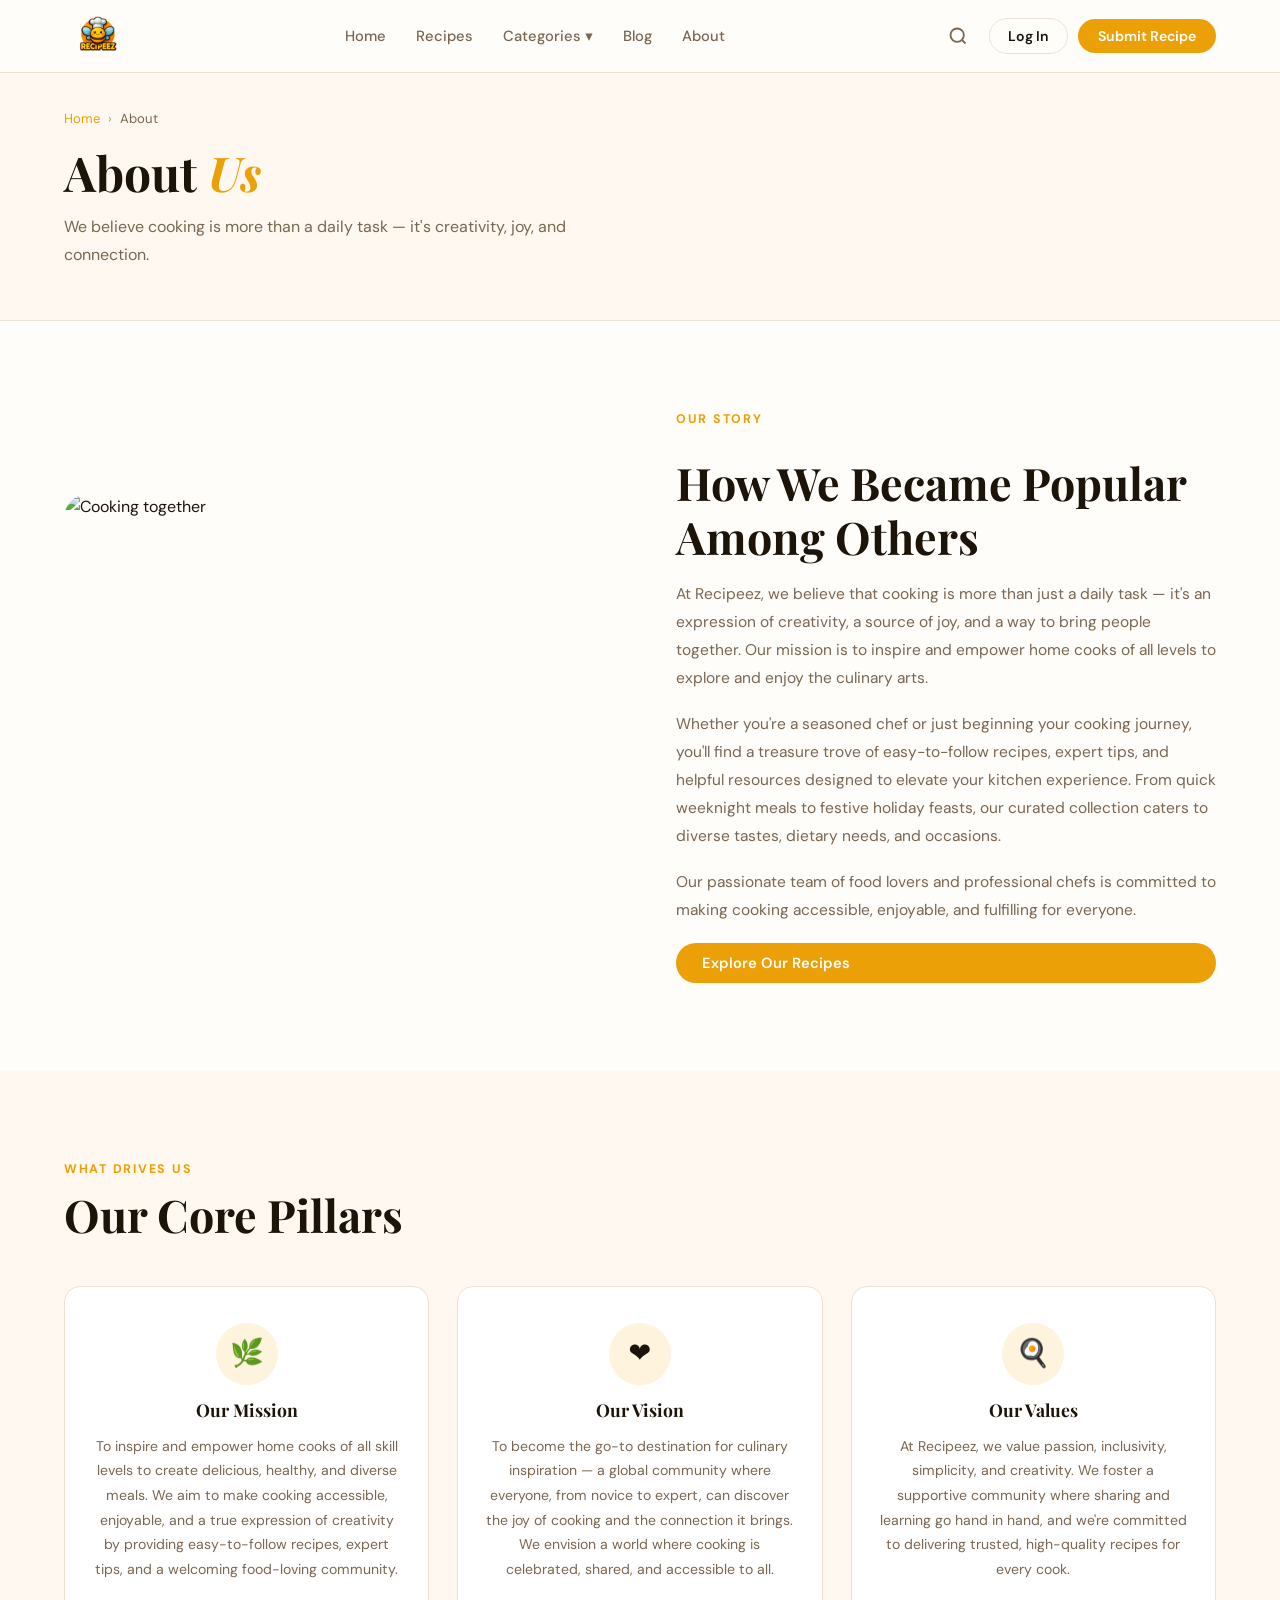
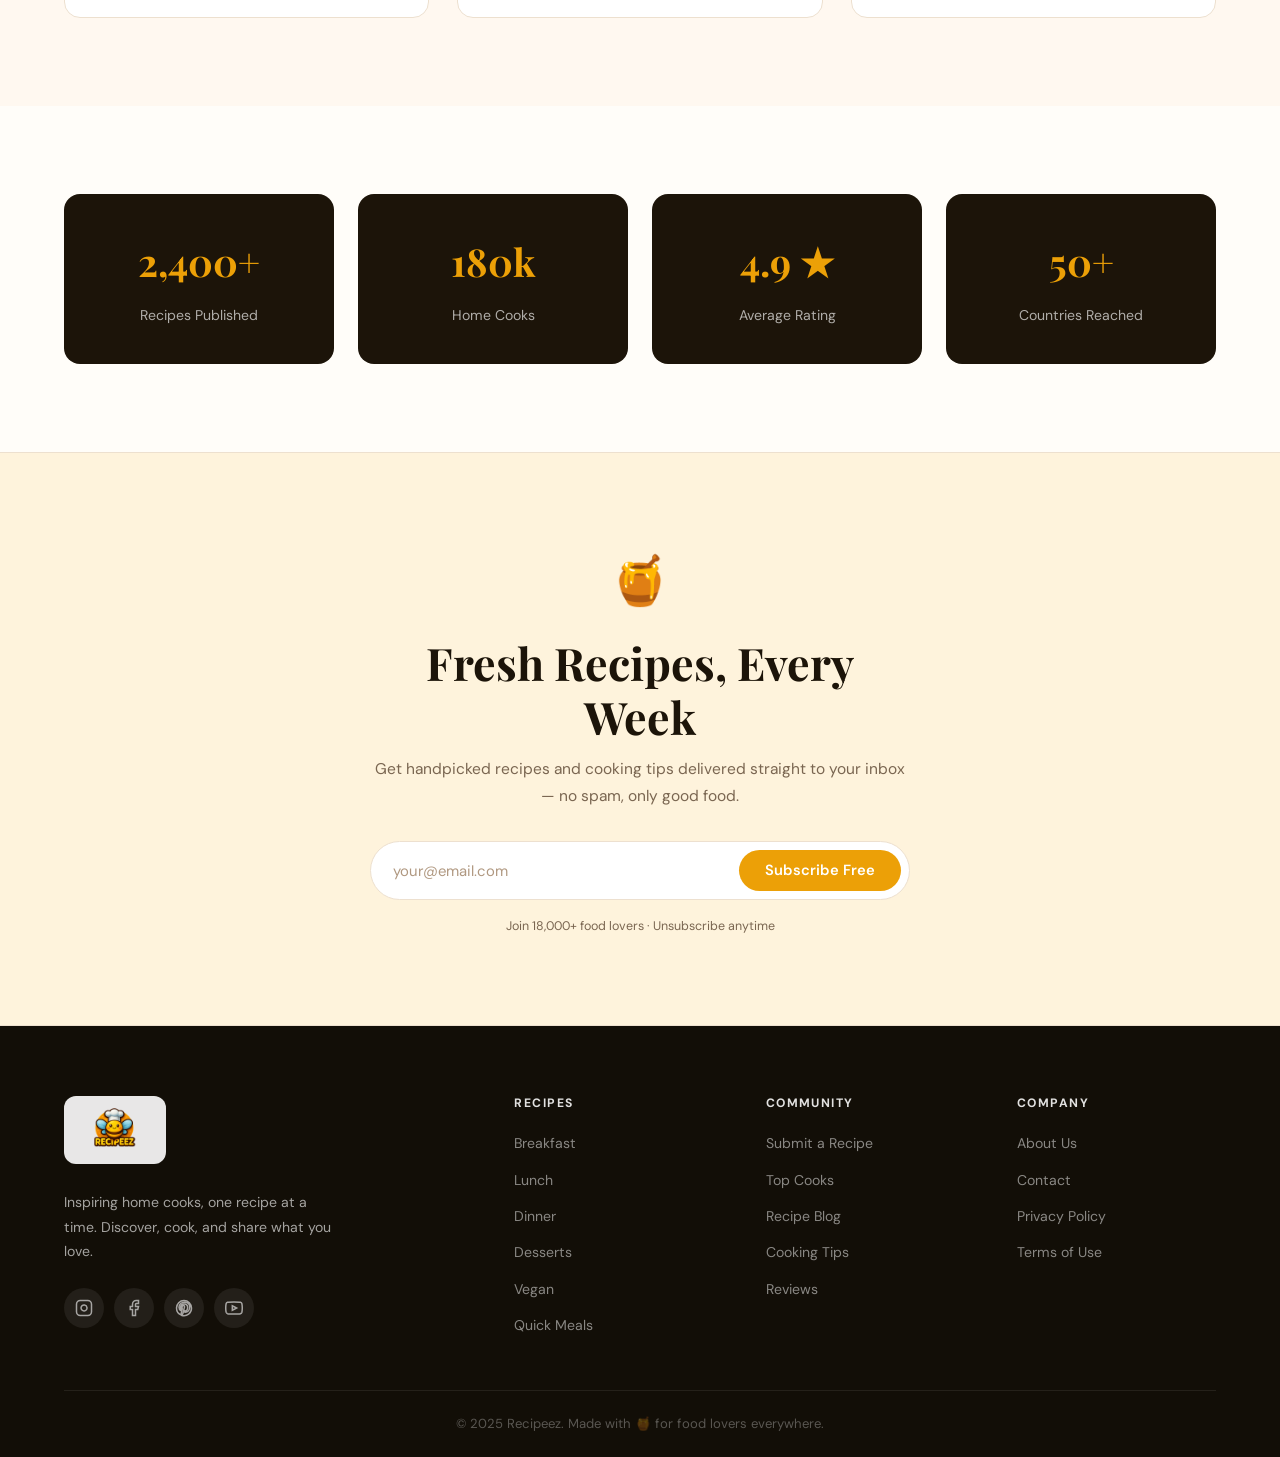
==== about.html @ e599e0a6 "Add files via upload" ====
<!DOCTYPE html>
<html lang="en">
<head>
    <meta charset="UTF-8">
    <meta name="viewport" content="width=device-width, initial-scale=1.0">
    <title>About Us — Recipeez</title>
    <link rel="preconnect" href="https://fonts.googleapis.com">
    <link rel="preconnect" href="https://fonts.gstatic.com" crossorigin>
    <link href="https://fonts.googleapis.com/css2?family=Playfair+Display:ital,wght@0,600;0,700;0,900;1,600&family=DM+Sans:ital,opsz,wght@0,9..40,300;0,9..40,400;0,9..40,500;0,9..40,600;1,9..40,400&display=swap" rel="stylesheet">
    <link rel="stylesheet" href="css/style.css">
</head>
<body>

<!-- NAVIGATION -->
<header class="header" id="header">
    <div class="container">
        <nav class="nav">
            <a href="index.html" class="nav-logo">
                <img src="logo/logo.png" alt="Recipeez" height="46">
            </a>
            <ul class="nav-links" id="navLinks">
                <li><a href="index.html">Home</a></li>
                <li><a href="recipes.html">Recipes</a></li>
                <li class="has-dropdown">
                    <a href="recipes.html">Categories <span class="chevron">▾</span></a>
                    <ul class="dropdown">
                        <li><a href="recipes.html">Breakfast</a></li>
                        <li><a href="recipes.html">Lunch</a></li>
                        <li><a href="recipes.html">Dinner</a></li>
                        <li><a href="recipes.html">Desserts</a></li>
                        <li><a href="recipes.html">Snacks</a></li>
                        <li><a href="recipes.html">Vegan</a></li>
                    </ul>
                </li>
                <li><a href="blog.html">Blog</a></li>
                <li><a href="about.html">About</a></li>
            </ul>
            <div class="nav-actions">
                <button class="btn-icon" id="searchToggle" aria-label="Search">
                    <svg width="20" height="20" viewBox="0 0 24 24" fill="none" stroke="currentColor" stroke-width="2.2"><circle cx="11" cy="11" r="8"/><path d="m21 21-4.35-4.35"/></svg>
                </button>
                <a href="login.html" class="btn btn-outline nav-cta" style="padding:10px 18px;font-size:.88rem;">Log In</a>
                <a href="submit-recipe.html" class="btn btn-amber nav-cta">Submit Recipe</a>
                <button class="nav-toggle" id="navToggle" aria-label="Open menu">
                    <span></span><span></span><span></span>
                </button>
            </div>
        </nav>
    </div>
    <div class="search-panel" id="searchPanel">
        <div class="container">
            <form class="search-form" id="searchForm">
                <svg width="22" height="22" viewBox="0 0 24 24" fill="none" stroke="currentColor" stroke-width="2.2"><circle cx="11" cy="11" r="8"/><path d="m21 21-4.35-4.35"/></svg>
                <input type="text" placeholder="Search recipes, ingredients, cuisines…" id="searchInput" autofocus>
                <button type="button" class="btn-icon search-close" id="searchClose" aria-label="Close search">✕</button>
            </form>
        </div>
    </div>
</header>

<!-- PAGE BANNER -->
<section class="page-banner">
    <div class="container">
        <nav class="breadcrumb">
            <a href="index.html">Home</a>
            <span class="breadcrumb-sep">›</span>
            <span>About</span>
        </nav>
        <h1>About <em style="color:var(--primary);font-style:italic;">Us</em></h1>
        <p>We believe cooking is more than a daily task — it's creativity, joy, and connection.</p>
    </div>
</section>

<!-- OUR STORY -->
<section class="section">
    <div class="container">
        <div class="about-story">
            <div class="about-story-img">
                <img src="https://images.unsplash.com/photo-1556909114-f6e7ad7d3136?auto=format&fit=crop&w=900&q=80" alt="Cooking together">
            </div>
            <div class="about-story-body">
                <span class="eyebrow">Our Story</span>
                <h2>How We Became Popular Among Others</h2>
                <p>At Recipeez, we believe that cooking is more than just a daily task — it's an expression of creativity, a source of joy, and a way to bring people together. Our mission is to inspire and empower home cooks of all levels to explore and enjoy the culinary arts.</p>
                <p>Whether you're a seasoned chef or just beginning your cooking journey, you'll find a treasure trove of easy-to-follow recipes, expert tips, and helpful resources designed to elevate your kitchen experience. From quick weeknight meals to festive holiday feasts, our curated collection caters to diverse tastes, dietary needs, and occasions.</p>
                <p>Our passionate team of food lovers and professional chefs is committed to making cooking accessible, enjoyable, and fulfilling for everyone.</p>
                <a href="recipes.html" class="btn btn-amber">Explore Our Recipes</a>
            </div>
        </div>
    </div>
</section>

<!-- MISSION / VISION / VALUES -->
<section class="section section-tinted">
    <div class="container">
        <div class="section-header">
            <div>
                <span class="eyebrow">What drives us</span>
                <h2 class="section-title">Our Core Pillars</h2>
            </div>
        </div>
        <div class="about-pillars">
            <div class="pillar-card">
                <div class="pillar-icon">🌿</div>
                <h3>Our Mission</h3>
                <p>To inspire and empower home cooks of all skill levels to create delicious, healthy, and diverse meals. We aim to make cooking accessible, enjoyable, and a true expression of creativity by providing easy-to-follow recipes, expert tips, and a welcoming food-loving community.</p>
            </div>
            <div class="pillar-card">
                <div class="pillar-icon">❤️</div>
                <h3>Our Vision</h3>
                <p>To become the go-to destination for culinary inspiration — a global community where everyone, from novice to expert, can discover the joy of cooking and the connection it brings. We envision a world where cooking is celebrated, shared, and accessible to all.</p>
            </div>
            <div class="pillar-card">
                <div class="pillar-icon">🍳</div>
                <h3>Our Values</h3>
                <p>At Recipeez, we value passion, inclusivity, simplicity, and creativity. We foster a supportive community where sharing and learning go hand in hand, and we're committed to delivering trusted, high-quality recipes for every cook.</p>
            </div>
        </div>
    </div>
</section>

<!-- STATS -->
<section class="section">
    <div class="container">
        <div class="about-stats">
            <div class="about-stat-card">
                <span class="about-stat-num">2,400+</span>
                <span class="about-stat-label">Recipes Published</span>
            </div>
            <div class="about-stat-card">
                <span class="about-stat-num">180k</span>
                <span class="about-stat-label">Home Cooks</span>
            </div>
            <div class="about-stat-card">
                <span class="about-stat-num">4.9 ★</span>
                <span class="about-stat-label">Average Rating</span>
            </div>
            <div class="about-stat-card">
                <span class="about-stat-num">50+</span>
                <span class="about-stat-label">Countries Reached</span>
            </div>
        </div>
    </div>
</section>

<!-- NEWSLETTER -->
<section class="newsletter-section">
    <div class="container">
        <div class="newsletter-inner">
            <div class="newsletter-icon">🍯</div>
            <h2 class="newsletter-title">Fresh Recipes, Every Week</h2>
            <p class="newsletter-desc">Get handpicked recipes and cooking tips delivered straight to your inbox — no spam, only good food.</p>
            <form class="newsletter-form" id="newsletterForm">
                <input type="email" placeholder="your@email.com" class="newsletter-input" required>
                <button type="submit" class="btn btn-amber">Subscribe Free</button>
            </form>
            <p class="newsletter-note">Join 18,000+ food lovers · Unsubscribe anytime</p>
        </div>
    </div>
</section>

<!-- FOOTER -->
<footer class="footer">
    <div class="container">
        <div class="footer-grid">
            <div class="footer-brand">
                <div class="footer-logo-wrap">
                    <img src="logo/logo.png" alt="Recipeez" height="52">
                </div>
                <p class="footer-tagline">Inspiring home cooks, one recipe at a time. Discover, cook, and share what you love.</p>
                <div class="social-row">
                    <a href="#" class="social-btn" aria-label="Instagram">
                        <svg width="18" height="18" viewBox="0 0 24 24" fill="none" stroke="currentColor" stroke-width="2"><rect x="2" y="2" width="20" height="20" rx="5"/><path d="M16 11.37A4 4 0 1 1 12.63 8 4 4 0 0 1 16 11.37z"/><line x1="17.5" y1="6.5" x2="17.51" y2="6.5"/></svg>
                    </a>
                    <a href="#" class="social-btn" aria-label="Facebook">
                        <svg width="18" height="18" viewBox="0 0 24 24" fill="none" stroke="currentColor" stroke-width="2"><path d="M18 2h-3a5 5 0 0 0-5 5v3H7v4h3v8h4v-8h3l1-4h-4V7a1 1 0 0 1 1-1h3z"/></svg>
                    </a>
                    <a href="#" class="social-btn" aria-label="Pinterest">
                        <svg width="18" height="18" viewBox="0 0 24 24" fill="none" stroke="currentColor" stroke-width="2"><path d="M12 2C6.48 2 2 6.48 2 12c0 4.24 2.65 7.86 6.39 9.29-.09-.78-.17-1.99.04-2.85.19-.77 1.27-5.4 1.27-5.4s-.33-.65-.33-1.62c0-1.52.88-2.65 1.98-2.65.93 0 1.38.7 1.38 1.54 0 .94-.6 2.34-.91 3.64-.26 1.09.54 1.97 1.6 1.97 1.92 0 3.4-2.02 3.4-4.94 0-2.58-1.86-4.39-4.51-4.39-3.07 0-4.87 2.3-4.87 4.68 0 .93.36 1.92.8 2.46a.32.32 0 0 1 .07.31l-.3 1.21c-.05.19-.16.23-.37.14-1.39-.65-2.26-2.68-2.26-4.32 0-3.51 2.55-6.74 7.36-6.74 3.86 0 6.86 2.75 6.86 6.42 0 3.83-2.41 6.9-5.76 6.9-1.13 0-2.19-.59-2.55-1.28l-.69 2.59c-.25.97-.93 2.18-1.39 2.92A10 10 0 0 0 22 12c0-5.52-4.48-10-10-10z"/></svg>
                    </a>
                    <a href="#" class="social-btn" aria-label="YouTube">
                        <svg width="18" height="18" viewBox="0 0 24 24" fill="none" stroke="currentColor" stroke-width="2"><path d="M22.54 6.42a2.78 2.78 0 0 0-1.95-1.97C18.88 4 12 4 12 4s-6.88 0-8.59.46A2.78 2.78 0 0 0 1.46 6.42 29 29 0 0 0 1 12a29 29 0 0 0 .46 5.58A2.78 2.78 0 0 0 3.41 19.6C5.12 20 12 20 12 20s6.88 0 8.59-.46a2.78 2.78 0 0 0 1.95-1.95A29 29 0 0 0 23 12a29 29 0 0 0-.46-5.58z"/><polygon points="9.75 15.02 15.5 12 9.75 8.98 9.75 15.02"/></svg>
                    </a>
                </div>
            </div>
            <div class="footer-col">
                <h4 class="footer-col-title">Recipes</h4>
                <ul>
                    <li><a href="recipes.html">Breakfast</a></li>
                    <li><a href="recipes.html">Lunch</a></li>
                    <li><a href="recipes.html">Dinner</a></li>
                    <li><a href="recipes.html">Desserts</a></li>
                    <li><a href="recipes.html">Vegan</a></li>
                    <li><a href="recipes.html">Quick Meals</a></li>
                </ul>
            </div>
            <div class="footer-col">
                <h4 class="footer-col-title">Community</h4>
                <ul>
                    <li><a href="submit-recipe.html">Submit a Recipe</a></li>
                    <li><a href="recipes.html">Top Cooks</a></li>
                    <li><a href="blog.html">Recipe Blog</a></li>
                    <li><a href="blog.html">Cooking Tips</a></li>
                    <li><a href="#">Reviews</a></li>
                </ul>
            </div>
            <div class="footer-col">
                <h4 class="footer-col-title">Company</h4>
                <ul>
                    <li><a href="about.html">About Us</a></li>
                    <li><a href="contact.html">Contact</a></li>
                    <li><a href="#">Privacy Policy</a></li>
                    <li><a href="#">Terms of Use</a></li>
                </ul>
            </div>
        </div>
        <div class="footer-bottom">
            <p>© 2025 Recipeez. Made with 🍯 for food lovers everywhere.</p>
        </div>
    </div>
</footer>

<script src="js/main.js"></script>
</body>
</html>
---- css/style.css ----
/* =============================================================
   RECIPEEZ — Brand New Design System
   Primary colour: #ECA007 | Fonts: Playfair Display + DM Sans
   ============================================================= */

/* ---- Reset ---- */
*, *::before, *::after { box-sizing: border-box; margin: 0; padding: 0; }
html { scroll-behavior: smooth; }
body {
    font-family: 'DM Sans', system-ui, sans-serif;
    background: #FFFDF9;
    color: #1C1409;
    line-height: 1.65;
    -webkit-font-smoothing: antialiased;
}
img { max-width: 100%; display: block; }
a { text-decoration: none; color: inherit; }
ul { list-style: none; }
button { cursor: pointer; border: none; background: none; font-family: inherit; }
input, button { font-family: inherit; }

/* ---- Variables ---- */
:root {
    --primary:        #ECA007;
    --primary-light:  #FEF3DC;
    --primary-dark:   #C8880A;
    --bg:             #FFFDF9;
    --surface:        #FFF8F0;
    --surface2:       #F5EDE0;
    --text:           #1C1409;
    --text-muted:     #7A6651;
    --text-faint:     #B09880;
    --border:         #EDE0CF;
    --radius:         16px;
    --radius-sm:      8px;
    --shadow:         0 4px 24px rgba(60, 30, 0, 0.08);
    --shadow-lg:      0 16px 56px rgba(60, 30, 0, 0.14);
    --ease:           0.25s ease;
    --container:      1200px;
}

/* ---- Layout ---- */
.container {
    max-width: var(--container);
    margin: 0 auto;
    padding: 0 24px;
}

.section { padding: 88px 0; }
.section-tinted { background: var(--surface); }

/* ---- Typography ---- */
h1, h2, h3, h4 {
    font-family: 'Playfair Display', Georgia, serif;
    line-height: 1.2;
    color: var(--text);
}
h1 { font-size: clamp(2.8rem, 6vw, 5.2rem); }
h2 { font-size: clamp(1.9rem, 3.5vw, 2.8rem); }
h3 { font-size: clamp(1.05rem, 2vw, 1.3rem); }

.eyebrow {
    display: block;
    font-size: 0.78rem;
    font-weight: 700;
    text-transform: uppercase;
    letter-spacing: 0.14em;
    color: var(--primary);
    margin-bottom: 8px;
}
.section-title { margin-bottom: 0; }
.section-header {
    display: flex;
    align-items: flex-end;
    justify-content: space-between;
    gap: 16px;
    flex-wrap: wrap;
    margin-bottom: 44px;
}
.link-all {
    font-size: 0.88rem;
    font-weight: 600;
    color: var(--primary);
    white-space: nowrap;
    transition: opacity var(--ease);
}
.link-all:hover { opacity: 0.7; text-decoration: underline; }

/* =============================================================
   BUTTONS
   ============================================================= */
.btn {
    display: inline-flex;
    align-items: center;
    gap: 8px;
    padding: 13px 26px;
    border-radius: 100px;
    font-weight: 600;
    font-size: 0.92rem;
    transition: all var(--ease);
    white-space: nowrap;
    line-height: 1;
}
.btn-lg { padding: 16px 32px; font-size: 0.98rem; }

.btn-amber {
    background: var(--primary);
    color: #fff;
}
.btn-amber:hover {
    background: var(--primary-dark);
    transform: translateY(-2px);
    box-shadow: 0 6px 24px rgba(236, 160, 7, 0.38);
}

.btn-ghost {
    background: rgba(255, 255, 255, 0.14);
    color: #fff;
    border: 1.5px solid rgba(255, 255, 255, 0.46);
    backdrop-filter: blur(10px);
}
.btn-ghost:hover {
    background: rgba(255, 255, 255, 0.24);
    transform: translateY(-2px);
}
.play-icon {
    display: inline-flex;
    align-items: center;
    justify-content: center;
    width: 28px;
    height: 28px;
    background: rgba(255, 255, 255, 0.2);
    border-radius: 50%;
    font-size: 0.7rem;
    padding-left: 2px;
}

.btn-outline {
    background: transparent;
    color: var(--text);
    border: 1.5px solid var(--border);
    padding: 15px 40px;
}
.btn-outline:hover {
    border-color: var(--primary);
    color: var(--primary);
    background: var(--primary-light);
}

.btn-icon {
    width: 42px;
    height: 42px;
    border-radius: 50%;
    display: flex;
    align-items: center;
    justify-content: center;
    color: var(--text-muted);
    transition: all var(--ease);
}
.btn-icon:hover {
    background: var(--surface);
    color: var(--text);
}

/* =============================================================
   HEADER / NAV
   ============================================================= */
.header {
    position: fixed;
    top: 0; left: 0; right: 0;
    z-index: 1000;
    background: rgba(255, 253, 249, 0.96);
    backdrop-filter: blur(20px);
    -webkit-backdrop-filter: blur(20px);
    border-bottom: 1px solid var(--border);
    transition: box-shadow var(--ease);
}
.header.scrolled { box-shadow: 0 2px 24px rgba(60, 30, 0, 0.1); }

.nav {
    display: flex;
    align-items: center;
    height: 72px;
    gap: 8px;
}

.nav-logo img { height: 46px; width: auto; }

.nav-links {
    display: flex;
    align-items: center;
    gap: 2px;
    margin: 0 auto;
}
.nav-links > li > a {
    display: block;
    padding: 8px 14px;
    font-weight: 500;
    font-size: 0.92rem;
    color: var(--text-muted);
    border-radius: var(--radius-sm);
    transition: all var(--ease);
}
.nav-links > li > a:hover { color: var(--text); background: var(--surface); }

.nav-actions { display: flex; align-items: center; gap: 10px; }

.nav-cta { font-size: 0.88rem; padding: 10px 20px; }

.nav-toggle {
    display: none;
    flex-direction: column;
    gap: 5px;
    width: 26px;
    padding: 4px;
}
.nav-toggle span {
    display: block;
    height: 2px;
    background: var(--text);
    border-radius: 2px;
    transition: all var(--ease);
}
.nav-toggle.open span:nth-child(1) { transform: translateY(7px) rotate(45deg); }
.nav-toggle.open span:nth-child(2) { opacity: 0; }
.nav-toggle.open span:nth-child(3) { transform: translateY(-7px) rotate(-45deg); }

/* Dropdown */
.has-dropdown { position: relative; }
.dropdown {
    position: absolute;
    top: calc(100% + 10px);
    left: 50%;
    transform: translateX(-50%) translateY(-6px);
    background: #fff;
    border: 1px solid var(--border);
    border-radius: 12px;
    box-shadow: var(--shadow-lg);
    min-width: 170px;
    padding: 8px 0;
    opacity: 0;
    visibility: hidden;
    pointer-events: none;
    transition: all var(--ease);
}
.has-dropdown:hover .dropdown {
    opacity: 1;
    visibility: visible;
    pointer-events: auto;
    transform: translateX(-50%) translateY(0);
}
.dropdown li a {
    display: block;
    padding: 10px 18px;
    font-size: 0.88rem;
    color: var(--text-muted);
    transition: all var(--ease);
}
.dropdown li a:hover { background: var(--surface); color: var(--text); }

/* Search panel */
.search-panel {
    display: none;
    padding: 14px 0;
    border-top: 1px solid var(--border);
    animation: slideDown 0.2s ease;
}
.search-panel.open { display: block; }
@keyframes slideDown {
    from { opacity: 0; transform: translateY(-8px); }
    to   { opacity: 1; transform: translateY(0); }
}
.search-form {
    display: flex;
    align-items: center;
    gap: 12px;
    background: var(--surface);
    border: 1.5px solid var(--border);
    border-radius: 100px;
    padding: 10px 14px 10px 20px;
    transition: border-color var(--ease);
}
.search-form:focus-within { border-color: var(--primary); background: #fff; }
.search-form svg { color: var(--text-muted); flex-shrink: 0; }
.search-form input {
    flex: 1;
    border: none;
    outline: none;
    font-size: 0.95rem;
    color: var(--text);
    background: transparent;
}
.search-form input::placeholder { color: var(--text-faint); }
.search-close { color: var(--text-muted); font-size: 1rem; }
.search-close:hover { color: var(--text); }

/* =============================================================
   HERO
   ============================================================= */
.hero {
    position: relative;
    min-height: 100vh;
    display: flex;
    align-items: center;
    overflow: hidden;
    padding-top: 72px;
}

.hero-media {
    position: absolute;
    inset: 0;
    z-index: 0;
}
.hero-img {
    width: 100%; height: 100%;
    object-fit: cover;
    object-position: center;
}
.hero-overlay {
    position: absolute;
    inset: 0;
    background: linear-gradient(
        135deg,
        rgba(8, 4, 0, 0.78) 0%,
        rgba(8, 4, 0, 0.42) 55%,
        rgba(8, 4, 0, 0.12) 100%
    );
}

.hero .container {
    position: relative;
    z-index: 1;
    width: 100%;
}

.hero-content {
    max-width: 660px;
    padding: 80px 0;
    color: #fff;
}

.hero-pill {
    display: inline-block;
    background: rgba(236, 160, 7, 0.18);
    border: 1px solid rgba(236, 160, 7, 0.5);
    color: #FFD868;
    padding: 7px 18px;
    border-radius: 100px;
    font-size: 0.82rem;
    font-weight: 600;
    letter-spacing: 0.04em;
    margin-bottom: 28px;
    backdrop-filter: blur(8px);
}

.hero-title {
    color: #fff;
    margin-bottom: 22px;
    text-shadow: 0 2px 24px rgba(0, 0, 0, 0.3);
}
.hero-title em {
    color: var(--primary);
    font-style: italic;
}

.hero-subtitle {
    font-size: 1.12rem;
    color: rgba(255, 255, 255, 0.8);
    margin-bottom: 40px;
    max-width: 500px;
    line-height: 1.72;
}

.hero-cta {
    display: flex;
    gap: 14px;
    flex-wrap: wrap;
    margin-bottom: 56px;
}

.hero-stats {
    display: flex;
    align-items: center;
    gap: 28px;
}
.stat { display: flex; flex-direction: column; gap: 3px; }
.stat-num {
    font-size: 1.5rem;
    font-weight: 700;
    color: #fff;
    font-family: 'Playfair Display', serif;
}
.stat-label {
    font-size: 0.76rem;
    color: rgba(255, 255, 255, 0.6);
    text-transform: uppercase;
    letter-spacing: 0.06em;
}
.stat-rule {
    width: 1px;
    height: 38px;
    background: rgba(255, 255, 255, 0.2);
}

.hero-scroll-hint {
    position: absolute;
    bottom: 36px;
    right: 40px;
    display: flex;
    flex-direction: column;
    align-items: center;
    gap: 12px;
    color: rgba(255, 255, 255, 0.5);
    font-size: 0.7rem;
    letter-spacing: 0.14em;
    text-transform: uppercase;
    z-index: 1;
    writing-mode: vertical-rl;
    text-orientation: mixed;
}
.scroll-bar {
    width: 1px;
    height: 50px;
    background: linear-gradient(to bottom, rgba(255,255,255,0.6), transparent);
    animation: scrollPulse 2.2s ease infinite;
}
@keyframes scrollPulse {
    0%, 100% { opacity: 0.4; transform: scaleY(1); }
    50% { opacity: 1; }
}

/* =============================================================
   CATEGORIES
   ============================================================= */
.categories-grid {
    display: grid;
    grid-template-columns: repeat(6, 1fr);
    gap: 20px;
}

.cat-card {
    display: flex;
    flex-direction: column;
    align-items: center;
    gap: 10px;
    text-align: center;
    border-radius: var(--radius);
    transition: transform var(--ease);
}
.cat-card:hover { transform: translateY(-5px); }

.cat-img-wrap {
    width: 100%;
    aspect-ratio: 1 / 1;
    border-radius: var(--radius);
    overflow: hidden;
    background: var(--surface2);
}
.cat-img-wrap img {
    width: 100%; height: 100%;
    object-fit: cover;
    transition: transform 0.45s ease;
}
.cat-card:hover .cat-img-wrap img { transform: scale(1.1); }

.cat-name {
    font-weight: 600;
    font-size: 0.88rem;
    color: var(--text);
}
.cat-count {
    font-size: 0.76rem;
    color: var(--text-muted);
}

/* =============================================================
   FEATURED RECIPE
   ============================================================= */
.featured-card {
    display: grid;
    grid-template-columns: 54% 1fr;
    border-radius: 24px;
    overflow: hidden;
    background: #fff;
    box-shadow: var(--shadow-lg);
    border: 1px solid var(--border);
}

.featured-media {
    position: relative;
    overflow: hidden;
}
.featured-media img {
    width: 100%; height: 100%;
    object-fit: cover;
    transition: transform 0.6s ease;
}
.featured-card:hover .featured-media img { transform: scale(1.04); }

.featured-badge {
    position: absolute;
    top: 22px; left: 22px;
    background: var(--primary);
    color: #fff;
    padding: 7px 16px;
    border-radius: 100px;
    font-size: 0.78rem;
    font-weight: 700;
}

.featured-body {
    padding: 44px 44px 40px;
    display: flex;
    flex-direction: column;
    gap: 18px;
}

.tag-row { display: flex; gap: 8px; flex-wrap: wrap; }

.tag {
    display: inline-block;
    padding: 5px 12px;
    border-radius: 100px;
    font-size: 0.76rem;
    font-weight: 600;
    background: var(--surface);
    color: var(--text-muted);
}
.tag-time { color: var(--primary-dark); background: var(--primary-light); }
.tag-easy { color: #1a7a40; background: #e8f7ef; }

.featured-title {
    font-size: clamp(1.3rem, 2.5vw, 1.7rem);
    line-height: 1.3;
}
.featured-desc {
    font-size: 0.93rem;
    color: var(--text-muted);
    line-height: 1.75;
    flex: 1;
}

.recipe-author {
    display: flex;
    align-items: center;
    gap: 12px;
    padding: 16px 0;
    border-top: 1px solid var(--border);
    border-bottom: 1px solid var(--border);
}
.author-avatar {
    width: 44px; height: 44px;
    border-radius: 50%;
    object-fit: cover;
    flex-shrink: 0;
}
.author-name { display: block; font-weight: 600; font-size: 0.88rem; }
.author-meta { display: block; font-size: 0.76rem; color: var(--text-muted); }

.recipe-info-row {
    display: flex;
    gap: 24px;
}
.info-chip {
    display: flex;
    align-items: center;
    gap: 7px;
    font-size: 0.83rem;
    color: var(--text-muted);
}

/* =============================================================
   RECIPES GRID
   ============================================================= */
.filter-row {
    display: flex;
    gap: 8px;
    flex-wrap: wrap;
}
.filter-btn {
    padding: 8px 18px;
    border-radius: 100px;
    font-size: 0.83rem;
    font-weight: 600;
    color: var(--text-muted);
    background: var(--surface);
    border: 1.5px solid transparent;
    transition: all var(--ease);
}
.filter-btn:hover { background: var(--surface2); color: var(--text); }
.filter-btn.active {
    background: var(--primary);
    color: #fff;
    border-color: var(--primary);
}

.recipes-grid {
    display: grid;
    grid-template-columns: repeat(3, 1fr);
    gap: 28px;
    margin-bottom: 52px;
}

.recipe-card {
    background: #fff;
    border-radius: var(--radius);
    overflow: hidden;
    border: 1px solid var(--border);
    transition: all var(--ease);
}
.recipe-card:hover {
    transform: translateY(-5px);
    box-shadow: var(--shadow-lg);
    border-color: transparent;
}

.card-media {
    position: relative;
    display: block;
    aspect-ratio: 4 / 3;
    overflow: hidden;
    background: var(--surface2);
}
.card-media img {
    width: 100%; height: 100%;
    object-fit: cover;
    transition: transform 0.45s ease;
}
.recipe-card:hover .card-media img { transform: scale(1.07); }

.card-pill {
    position: absolute;
    top: 13px; left: 13px;
    padding: 5px 11px;
    border-radius: 100px;
    font-size: 0.7rem;
    font-weight: 700;
    color: #fff;
}
.card-pill-amber  { background: var(--primary); }
.card-pill-green  { background: #1a7a40; }
.card-pill-purple { background: #7c3aed; }

.btn-heart {
    position: absolute;
    top: 13px; right: 13px;
    width: 36px; height: 36px;
    border-radius: 50%;
    background: rgba(255, 255, 255, 0.9);
    backdrop-filter: blur(8px);
    display: flex; align-items: center; justify-content: center;
    font-size: 1rem;
    color: var(--text-muted);
    transition: all var(--ease);
}
.btn-heart:hover { background: #fff; color: #e74c3c; transform: scale(1.12); }
.btn-heart.saved { color: #e74c3c; }

.card-body { padding: 18px 20px 22px; }

.card-body .tag-row { margin-bottom: 10px; }

.card-title {
    font-size: 1rem;
    margin-bottom: 14px;
    line-height: 1.45;
}
.card-title a { color: var(--text); transition: color var(--ease); }
.card-title a:hover { color: var(--primary); }

.card-foot {
    display: flex;
    align-items: center;
    justify-content: space-between;
    font-size: 0.8rem;
}
.card-rating { color: var(--primary-dark); font-weight: 600; }
.card-rating em { color: var(--text-faint); font-style: normal; font-weight: 400; }
.card-by { color: var(--text-muted); }

.load-more-wrap { text-align: center; }

/* =============================================================
   SUBMIT BANNER
   ============================================================= */
.submit-banner {
    display: grid;
    grid-template-columns: 1fr 400px;
    border-radius: 24px;
    overflow: hidden;
    background: var(--text);
    align-items: stretch;
}
.submit-body {
    padding: 64px 60px;
    display: flex;
    flex-direction: column;
    gap: 18px;
    justify-content: center;
}
.banner-title {
    color: #fff;
    font-size: clamp(1.6rem, 3vw, 2.2rem);
    line-height: 1.25;
}
.banner-desc {
    color: rgba(255, 255, 255, 0.68);
    font-size: 0.97rem;
    line-height: 1.72;
    max-width: 400px;
}
.submit-media { overflow: hidden; }
.submit-media img { width: 100%; height: 100%; object-fit: cover; }

/* =============================================================
   NEWSLETTER
   ============================================================= */
.newsletter-section {
    background: var(--primary-light);
    padding: 88px 0;
    border-top: 1px solid var(--border);
    border-bottom: 1px solid var(--border);
}
.newsletter-inner {
    max-width: 540px;
    margin: 0 auto;
    text-align: center;
}
.newsletter-icon { font-size: 3rem; margin-bottom: 16px; }
.newsletter-title { margin-bottom: 12px; }
.newsletter-desc {
    color: var(--text-muted);
    font-size: 0.97rem;
    margin-bottom: 32px;
    line-height: 1.72;
}
.newsletter-form {
    display: flex;
    gap: 10px;
    background: #fff;
    border: 1.5px solid var(--border);
    border-radius: 100px;
    padding: 8px 8px 8px 22px;
    transition: border-color var(--ease);
}
.newsletter-form:focus-within { border-color: var(--primary); }
.newsletter-input {
    flex: 1;
    border: none;
    outline: none;
    font-size: 0.93rem;
    color: var(--text);
    background: transparent;
}
.newsletter-input::placeholder { color: var(--text-faint); }
.newsletter-note {
    margin-top: 16px;
    font-size: 0.78rem;
    color: var(--text-muted);
}

/* =============================================================
   FOOTER
   ============================================================= */
.footer {
    background: #120e07;
    color: rgba(255, 255, 255, 0.62);
    padding-top: 70px;
}

.footer-grid {
    display: grid;
    grid-template-columns: 2fr 1fr 1fr 1fr;
    gap: 52px;
    padding-bottom: 52px;
    border-bottom: 1px solid rgba(255, 255, 255, 0.08);
}

.footer-logo-wrap {
    display: inline-block;
    background: rgba(255, 255, 255, 0.9);
    border-radius: 12px;
    padding: 8px 12px;
    margin-bottom: 18px;
}
.footer-logo-wrap img { display: block; }

.footer-tagline {
    font-size: 0.88rem;
    line-height: 1.75;
    margin-bottom: 24px;
    max-width: 270px;
}

.social-row { display: flex; gap: 10px; }
.social-btn {
    width: 40px; height: 40px;
    border-radius: 50%;
    background: rgba(255, 255, 255, 0.07);
    display: flex; align-items: center; justify-content: center;
    color: rgba(255, 255, 255, 0.6);
    transition: all var(--ease);
}
.social-btn:hover {
    background: var(--primary);
    color: #fff;
}

.footer-col-title {
    font-family: 'DM Sans', sans-serif;
    font-size: 0.76rem;
    font-weight: 700;
    text-transform: uppercase;
    letter-spacing: 0.12em;
    color: rgba(255, 255, 255, 0.88);
    margin-bottom: 20px;
}
.footer-col ul { display: flex; flex-direction: column; gap: 10px; }
.footer-col ul a {
    font-size: 0.88rem;
    color: rgba(255, 255, 255, 0.5);
    transition: color var(--ease);
}
.footer-col ul a:hover { color: var(--primary); }

.footer-bottom {
    padding: 22px 0;
    text-align: center;
    font-size: 0.82rem;
    color: rgba(255, 255, 255, 0.3);
}

/* =============================================================
   RESPONSIVE
   ============================================================= */
@media (max-width: 1024px) {
    .categories-grid { grid-template-columns: repeat(3, 1fr); }
    .featured-card { grid-template-columns: 1fr; }
    .featured-media { aspect-ratio: 16 / 9; }
    .submit-banner { grid-template-columns: 1fr; }
    .submit-media { height: 280px; }
    .footer-grid { grid-template-columns: 1fr 1fr; gap: 36px; }
}

@media (max-width: 768px) {
    .section { padding: 60px 0; }

    .nav-links,
    .nav-cta { display: none; }
    .nav-toggle { display: flex; }

    .nav-links.open {
        display: flex;
        flex-direction: column;
        position: fixed;
        top: 72px; left: 0; right: 0; bottom: 0;
        background: var(--bg);
        padding: 28px 24px;
        gap: 4px;
        z-index: 999;
        overflow-y: auto;
        border-top: 1px solid var(--border);
    }
    .nav-links.open > li > a {
        font-size: 1.05rem;
        padding: 14px 16px;
        border-radius: var(--radius-sm);
    }
    .nav-links.open .dropdown {
        position: static;
        opacity: 1;
        visibility: visible;
        pointer-events: auto;
        transform: none;
        box-shadow: none;
        border: none;
        padding: 0 0 8px 16px;
    }

    .recipes-grid { grid-template-columns: repeat(2, 1fr); gap: 16px; }
    .categories-grid { grid-template-columns: repeat(3, 1fr); gap: 14px; }
    .featured-body { padding: 28px 24px; }
    .submit-body { padding: 40px 32px; }
    .filter-row { display: none; }
    .section-header { align-items: flex-start; }
}

@media (max-width: 520px) {
    .recipes-grid { grid-template-columns: 1fr; }
    .categories-grid { grid-template-columns: repeat(2, 1fr); }
    .hero-cta { flex-direction: column; align-items: flex-start; }
    .hero-stats { gap: 18px; }
    .stat-num { font-size: 1.2rem; }
    .footer-grid { grid-template-columns: 1fr; }
    .newsletter-form { flex-direction: column; border-radius: var(--radius); padding: 16px; }
    .newsletter-form .btn { border-radius: var(--radius-sm); width: 100%; justify-content: center; }
    .hero-scroll-hint { display: none; }
}

/* =============================================================
   PAGE BANNER (inner pages)
   ============================================================= */
.page-banner {
    background: var(--surface);
    padding: 108px 0 52px;
    border-bottom: 1px solid var(--border);
}
.breadcrumb {
    display: flex;
    align-items: center;
    gap: 8px;
    font-size: 0.82rem;
    color: var(--text-muted);
    margin-bottom: 14px;
}
.breadcrumb a { color: var(--primary); }
.breadcrumb-sep { color: var(--text-faint); }
.page-banner h1 { font-size: clamp(2rem, 4vw, 3rem); }
.page-banner p {
    font-size: 1rem;
    color: var(--text-muted);
    margin-top: 12px;
    max-width: 540px;
    line-height: 1.72;
}

/* =============================================================
   ABOUT PAGE
   ============================================================= */
.about-story {
    display: grid;
    grid-template-columns: 1fr 1fr;
    gap: 72px;
    align-items: center;
}
.about-story-img {
    border-radius: 24px;
    overflow: hidden;
    aspect-ratio: 4/3;
}
.about-story-img img { width: 100%; height: 100%; object-fit: cover; }
.about-story-body { display: flex; flex-direction: column; gap: 18px; }
.about-story-body p { font-size: 0.97rem; color: var(--text-muted); line-height: 1.8; }
.about-pillars {
    display: grid;
    grid-template-columns: repeat(3, 1fr);
    gap: 28px;
}
.pillar-card {
    background: #fff;
    border: 1px solid var(--border);
    border-radius: var(--radius);
    padding: 36px 28px;
    text-align: center;
    display: flex;
    flex-direction: column;
    align-items: center;
    gap: 14px;
    transition: all var(--ease);
}
.pillar-card:hover { transform: translateY(-4px); box-shadow: var(--shadow); border-color: var(--primary-light); }
.pillar-icon {
    width: 62px; height: 62px;
    border-radius: 50%;
    background: var(--primary-light);
    display: flex; align-items: center; justify-content: center;
    font-size: 1.7rem;
}
.pillar-card h3 { font-size: 1.1rem; }
.pillar-card p { font-size: 0.88rem; color: var(--text-muted); line-height: 1.75; }
.about-stats {
    display: grid;
    grid-template-columns: repeat(4, 1fr);
    gap: 24px;
}
.about-stat-card {
    background: var(--text);
    border-radius: var(--radius);
    padding: 36px 24px;
    text-align: center;
    color: #fff;
}
.about-stat-num {
    display: block;
    font-family: 'Playfair Display', serif;
    font-size: 2.4rem;
    font-weight: 700;
    color: var(--primary);
    margin-bottom: 8px;
}
.about-stat-label { font-size: 0.88rem; color: rgba(255,255,255,0.65); }

/* =============================================================
   CONTACT PAGE
   ============================================================= */
.contact-info-row {
    display: grid;
    grid-template-columns: repeat(3, 1fr);
    gap: 24px;
    margin-bottom: 64px;
}
.contact-info-card {
    background: #fff;
    border: 1px solid var(--border);
    border-radius: var(--radius);
    padding: 32px 24px;
    display: flex;
    align-items: flex-start;
    gap: 16px;
}
.contact-info-icon {
    width: 48px; height: 48px;
    border-radius: 50%;
    background: var(--primary-light);
    display: flex; align-items: center; justify-content: center;
    font-size: 1.3rem;
    flex-shrink: 0;
}
.contact-info-card h4 {
    font-family: 'DM Sans', sans-serif;
    font-size: 0.76rem;
    font-weight: 700;
    text-transform: uppercase;
    letter-spacing: 0.1em;
    color: var(--text-muted);
    margin-bottom: 5px;
}
.contact-info-card p { font-size: 0.95rem; color: var(--text); font-weight: 500; }
.contact-layout {
    display: grid;
    grid-template-columns: 1fr 1fr;
    gap: 64px;
    align-items: start;
}
.contact-form-wrap h2 { margin-bottom: 8px; }
.contact-form-wrap > p { font-size: 0.95rem; color: var(--text-muted); margin-bottom: 32px; line-height: 1.72; }
.form-grid { display: grid; gap: 18px; }
.form-row { display: grid; grid-template-columns: 1fr 1fr; gap: 18px; }
.form-group { display: flex; flex-direction: column; gap: 7px; }
.form-group label { font-size: 0.83rem; font-weight: 600; color: var(--text); }
.form-group input,
.form-group textarea,
.form-group select {
    padding: 13px 16px;
    border: 1.5px solid var(--border);
    border-radius: var(--radius-sm);
    font-size: 0.93rem;
    color: var(--text);
    background: #fff;
    font-family: inherit;
    transition: border-color var(--ease);
    outline: none;
}
.form-group input:focus,
.form-group textarea:focus,
.form-group select:focus { border-color: var(--primary); }
.form-group textarea { resize: vertical; min-height: 140px; }
.contact-image-wrap {
    border-radius: 24px;
    overflow: hidden;
    aspect-ratio: 4/3;
    position: sticky;
    top: 96px;
}
.contact-image-wrap img { width: 100%; height: 100%; object-fit: cover; }

/* =============================================================
   BLOG PAGE
   ============================================================= */
.blog-grid {
    display: grid;
    grid-template-columns: repeat(3, 1fr);
    gap: 32px;
}
.blog-card {
    background: #fff;
    border: 1px solid var(--border);
    border-radius: var(--radius);
    overflow: hidden;
    transition: all var(--ease);
}
.blog-card:hover { transform: translateY(-5px); box-shadow: var(--shadow-lg); border-color: transparent; }
.blog-card-media { aspect-ratio: 16/10; overflow: hidden; }
.blog-card-media img { width: 100%; height: 100%; object-fit: cover; transition: transform 0.45s ease; }
.blog-card:hover .blog-card-media img { transform: scale(1.07); }
.blog-card-body { padding: 22px 24px 26px; display: flex; flex-direction: column; gap: 10px; }
.blog-card-meta { display: flex; align-items: center; gap: 14px; font-size: 0.78rem; color: var(--text-muted); }
.blog-card h3 { font-size: 1.08rem; line-height: 1.4; }
.blog-card h3 a { color: var(--text); transition: color var(--ease); }
.blog-card h3 a:hover { color: var(--primary); }
.blog-card p { font-size: 0.88rem; color: var(--text-muted); line-height: 1.7; }
.blog-card-foot { margin-top: 4px; }
.read-more { font-size: 0.83rem; font-weight: 600; color: var(--primary); }
.read-more:hover { text-decoration: underline; }

/* =============================================================
   RECIPE SINGLE
   ============================================================= */
.recipe-banner {
    position: relative;
    height: 500px;
    overflow: hidden;
    margin-top: 72px;
}
.recipe-banner img { width: 100%; height: 100%; object-fit: cover; }
.recipe-banner-overlay {
    position: absolute; inset: 0;
    background: linear-gradient(to top, rgba(0,0,0,0.8) 0%, rgba(0,0,0,0.2) 55%, transparent 100%);
}
.recipe-banner-content {
    position: absolute; bottom: 0; left: 0; right: 0;
    padding: 44px 0;
    color: #fff;
}
.recipe-banner-content .tag-row { margin-bottom: 14px; }
.recipe-banner-title { font-size: clamp(1.8rem, 4vw, 3rem); color: #fff; margin-bottom: 18px; }
.recipe-meta-strip { display: flex; gap: 32px; align-items: center; flex-wrap: wrap; }
.recipe-meta-item { display: flex; align-items: center; gap: 8px; font-size: 0.88rem; color: rgba(255,255,255,0.8); }
.recipe-meta-item strong { color: #fff; }
.recipe-body-layout {
    display: grid;
    grid-template-columns: 1fr 320px;
    gap: 52px;
    align-items: start;
}
.recipe-stats-card {
    background: var(--surface);
    border: 1px solid var(--border);
    border-radius: var(--radius);
    display: grid;
    grid-template-columns: repeat(4, 1fr);
    gap: 1px;
    overflow: hidden;
    margin-bottom: 36px;
    border: 1px solid var(--border);
}
.recipe-stat {
    padding: 20px 16px;
    text-align: center;
    background: #fff;
}
.recipe-stat-label { font-size: 0.7rem; text-transform: uppercase; letter-spacing: 0.1em; color: var(--text-muted); margin-bottom: 6px; }
.recipe-stat-value { font-size: 1.05rem; font-weight: 700; color: var(--text); font-family: 'Playfair Display', serif; }
.recipe-description { font-size: 1rem; color: var(--text-muted); line-height: 1.8; margin-bottom: 44px; }
.recipe-section-title { font-size: 1.4rem; margin-bottom: 22px; padding-bottom: 12px; border-bottom: 2px solid var(--primary-light); }
.ingredients-list { display: flex; flex-direction: column; margin-bottom: 52px; }
.ingredient-item {
    display: flex;
    align-items: center;
    gap: 14px;
    padding: 12px 0;
    border-bottom: 1px solid var(--border);
    font-size: 0.93rem;
}
.ingredient-item:last-child { border-bottom: none; }
.ingredient-check {
    width: 20px; height: 20px;
    border: 2px solid var(--border);
    border-radius: 4px;
    flex-shrink: 0;
    cursor: pointer;
    transition: all var(--ease);
}
.ingredient-check:hover { border-color: var(--primary); }
.instructions-list { display: flex; flex-direction: column; gap: 28px; margin-bottom: 52px; }
.instruction-step { display: flex; gap: 20px; align-items: flex-start; }
.step-number {
    width: 38px; height: 38px;
    border-radius: 50%;
    background: var(--primary);
    color: #fff;
    display: flex; align-items: center; justify-content: center;
    font-weight: 700; font-size: 0.9rem;
    flex-shrink: 0; margin-top: 2px;
}
.step-content h4 { font-family: 'DM Sans', sans-serif; font-size: 0.95rem; font-weight: 600; margin-bottom: 6px; }
.step-content p { font-size: 0.93rem; color: var(--text-muted); line-height: 1.75; }
.recipe-sidebar-card {
    background: #fff;
    border: 1px solid var(--border);
    border-radius: var(--radius);
    padding: 24px;
    position: sticky;
    top: 96px;
}
.sidebar-title {
    font-size: 0.76rem; font-weight: 700;
    text-transform: uppercase; letter-spacing: 0.1em;
    color: var(--text-muted); margin-bottom: 18px;
}
.sidebar-recipe-mini {
    display: flex; gap: 12px; align-items: flex-start;
    padding: 12px 0; border-bottom: 1px solid var(--border);
}
.sidebar-recipe-mini:last-child { border-bottom: none; }
.sidebar-mini-img { width: 68px; height: 68px; border-radius: var(--radius-sm); overflow: hidden; flex-shrink: 0; }
.sidebar-mini-img img { width: 100%; height: 100%; object-fit: cover; }
.sidebar-mini-title { font-size: 0.88rem; font-weight: 600; line-height: 1.4; color: var(--text); margin-bottom: 4px; display: block; transition: color var(--ease); }
.sidebar-mini-title:hover { color: var(--primary); }
.sidebar-mini-meta { font-size: 0.75rem; color: var(--text-muted); }

/* =============================================================
   SUBMIT RECIPE FORM
   ============================================================= */
.submit-form-wrap { max-width: 820px; margin: 0 auto; }
.submit-form-section {
    background: #fff;
    border: 1px solid var(--border);
    border-radius: var(--radius);
    padding: 36px;
    margin-bottom: 24px;
}
.submit-form-section-title {
    font-size: 1.05rem; margin-bottom: 24px;
    padding-bottom: 14px; border-bottom: 1px solid var(--border);
}
.ingredient-row, .instruction-row { display: flex; gap: 12px; align-items: flex-start; margin-bottom: 12px; }
.ingredient-row input, .instruction-row textarea { flex: 1; }
.btn-remove {
    width: 36px; height: 36px; border-radius: 50%;
    background: var(--surface); color: var(--text-muted);
    display: flex; align-items: center; justify-content: center;
    flex-shrink: 0; font-size: 1.1rem; transition: all var(--ease); margin-top: 10px;
}
.btn-remove:hover { background: #fde8e8; color: #e74c3c; }
.btn-add-row { display: flex; align-items: center; gap: 8px; font-size: 0.85rem; font-weight: 600; color: var(--primary); padding: 10px 0; }
.btn-add-row:hover { opacity: 0.75; }
.file-upload-area {
    border: 2px dashed var(--border);
    border-radius: var(--radius);
    padding: 44px; text-align: center;
    cursor: pointer; transition: all var(--ease);
}
.file-upload-area:hover { border-color: var(--primary); background: var(--primary-light); }
.file-upload-area input[type="file"] { display: none; }
.file-upload-area .upload-icon { font-size: 2.4rem; margin-bottom: 10px; }
.file-upload-area p { font-size: 0.88rem; color: var(--text-muted); }

/* =============================================================
   AUTH PAGES (login / register)
   ============================================================= */
.auth-layout {
    min-height: calc(100vh - 72px);
    margin-top: 72px;
    display: grid;
    grid-template-columns: 1fr 1fr;
}
.auth-image {
    position: relative;
    overflow: hidden;
}
.auth-image img {
    width: 100%; height: 100%;
    object-fit: cover;
}
.auth-image-overlay {
    position: absolute; inset: 0;
    background: linear-gradient(135deg, rgba(8,4,0,0.72) 0%, rgba(8,4,0,0.3) 100%);
    display: flex;
    flex-direction: column;
    justify-content: flex-end;
    padding: 52px 48px;
    color: #fff;
}
.auth-image-quote {
    font-family: 'Playfair Display', serif;
    font-size: clamp(1.4rem, 2.5vw, 2rem);
    font-style: italic;
    line-height: 1.4;
    margin-bottom: 16px;
}
.auth-image-sub { font-size: 0.88rem; color: rgba(255,255,255,0.65); }
.auth-form-panel {
    display: flex;
    align-items: center;
    justify-content: center;
    padding: 60px 40px;
    background: var(--bg);
}
.auth-form-inner {
    width: 100%;
    max-width: 420px;
}
.auth-logo { margin-bottom: 36px; }
.auth-logo img { height: 40px; }
.auth-title { font-size: clamp(1.6rem, 3vw, 2rem); margin-bottom: 8px; }
.auth-subtitle { font-size: 0.93rem; color: var(--text-muted); margin-bottom: 36px; line-height: 1.6; }
.auth-form { display: flex; flex-direction: column; gap: 18px; }
.auth-form .form-group input { width: 100%; }
.auth-options {
    display: flex;
    align-items: center;
    justify-content: space-between;
    font-size: 0.83rem;
}
.auth-check-label {
    display: flex;
    align-items: center;
    gap: 8px;
    color: var(--text-muted);
    cursor: pointer;
}
.auth-check-label input[type="checkbox"] { accent-color: var(--primary); width: 15px; height: 15px; }
.forgot-link { color: var(--primary); font-weight: 600; font-size: 0.83rem; }
.forgot-link:hover { text-decoration: underline; }
.auth-submit { width: 100%; justify-content: center; padding: 15px; font-size: 1rem; }
.auth-divider {
    display: flex;
    align-items: center;
    gap: 14px;
    color: var(--text-faint);
    font-size: 0.78rem;
    text-transform: uppercase;
    letter-spacing: 0.08em;
}
.auth-divider::before, .auth-divider::after {
    content: '';
    flex: 1;
    height: 1px;
    background: var(--border);
}
.auth-social-row { display: flex; gap: 12px; }
.auth-social-btn {
    flex: 1;
    display: flex;
    align-items: center;
    justify-content: center;
    gap: 8px;
    padding: 11px 16px;
    border: 1.5px solid var(--border);
    border-radius: var(--radius-sm);
    font-size: 0.85rem;
    font-weight: 600;
    color: var(--text);
    background: #fff;
    cursor: pointer;
    transition: all var(--ease);
}
.auth-social-btn:hover { border-color: var(--primary); background: var(--primary-light); }
.auth-switch {
    text-align: center;
    font-size: 0.88rem;
    color: var(--text-muted);
    margin-top: 8px;
}
.auth-switch a { color: var(--primary); font-weight: 600; }
.auth-switch a:hover { text-decoration: underline; }
.password-strength {
    display: flex;
    gap: 4px;
    margin-top: 6px;
}
.strength-bar {
    flex: 1;
    height: 3px;
    border-radius: 2px;
    background: var(--border);
    transition: background var(--ease);
}
.strength-label { font-size: 0.74rem; color: var(--text-muted); margin-top: 4px; }

/* =============================================================
   RESPONSIVE — NEW PAGES
   ============================================================= */
@media (max-width: 1024px) {
    .auth-layout { grid-template-columns: 1fr; }
    .auth-image { display: none; }
    .auth-form-panel { min-height: calc(100vh - 72px); padding: 48px 24px; }
    .about-story { grid-template-columns: 1fr; gap: 36px; }
    .about-stats { grid-template-columns: repeat(2, 1fr); }
    .contact-layout { grid-template-columns: 1fr; }
    .recipe-body-layout { grid-template-columns: 1fr; }
    .recipe-sidebar-card { position: static; }
    .recipe-stats-card { grid-template-columns: repeat(2, 1fr); }
}
@media (max-width: 768px) {
    .about-pillars { grid-template-columns: 1fr 1fr; }
    .contact-info-row { grid-template-columns: 1fr; }
    .blog-grid { grid-template-columns: repeat(2, 1fr); }
    .form-row { grid-template-columns: 1fr; }
    .recipe-banner { height: 360px; }
    .recipe-stats-card { grid-template-columns: repeat(2, 1fr); }
}
@media (max-width: 520px) {
    .about-pillars { grid-template-columns: 1fr; }
    .about-stats { grid-template-columns: 1fr 1fr; }
    .blog-grid { grid-template-columns: 1fr; }
    .recipe-meta-strip { gap: 14px; }
}
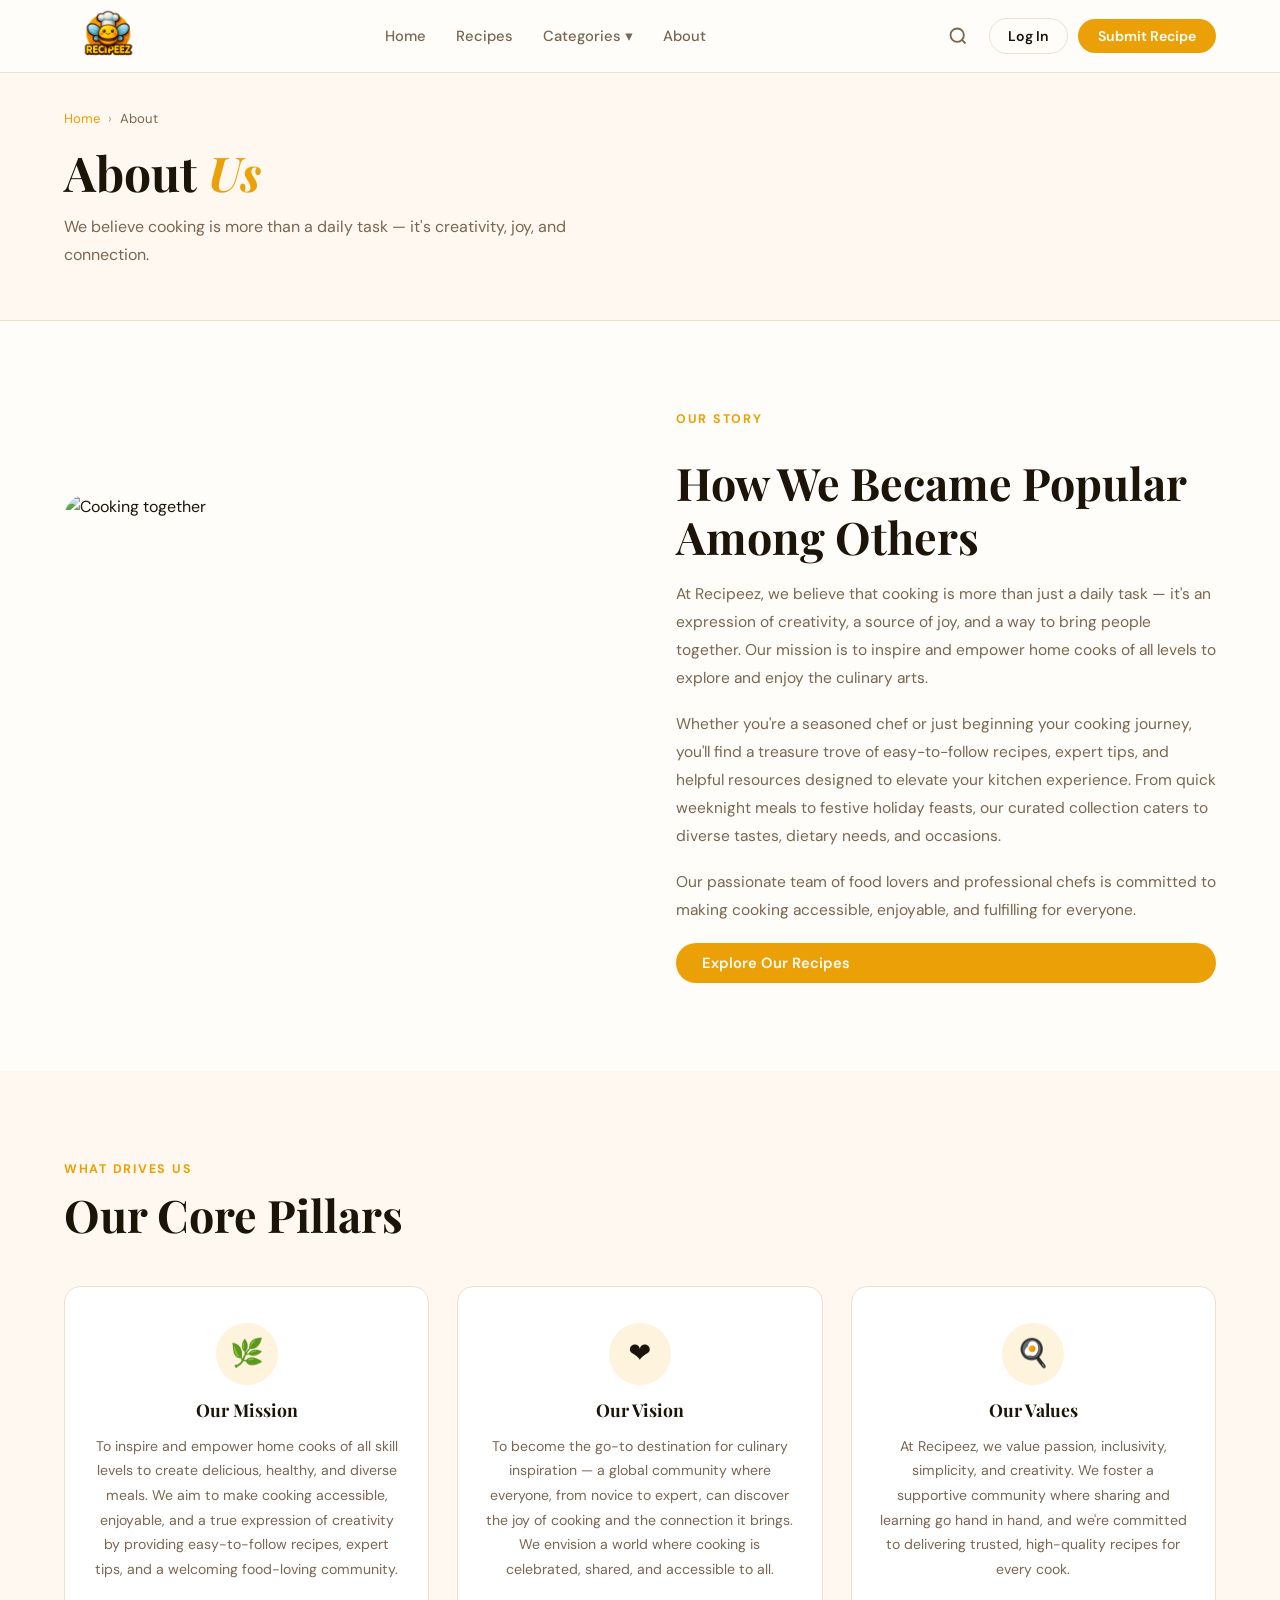
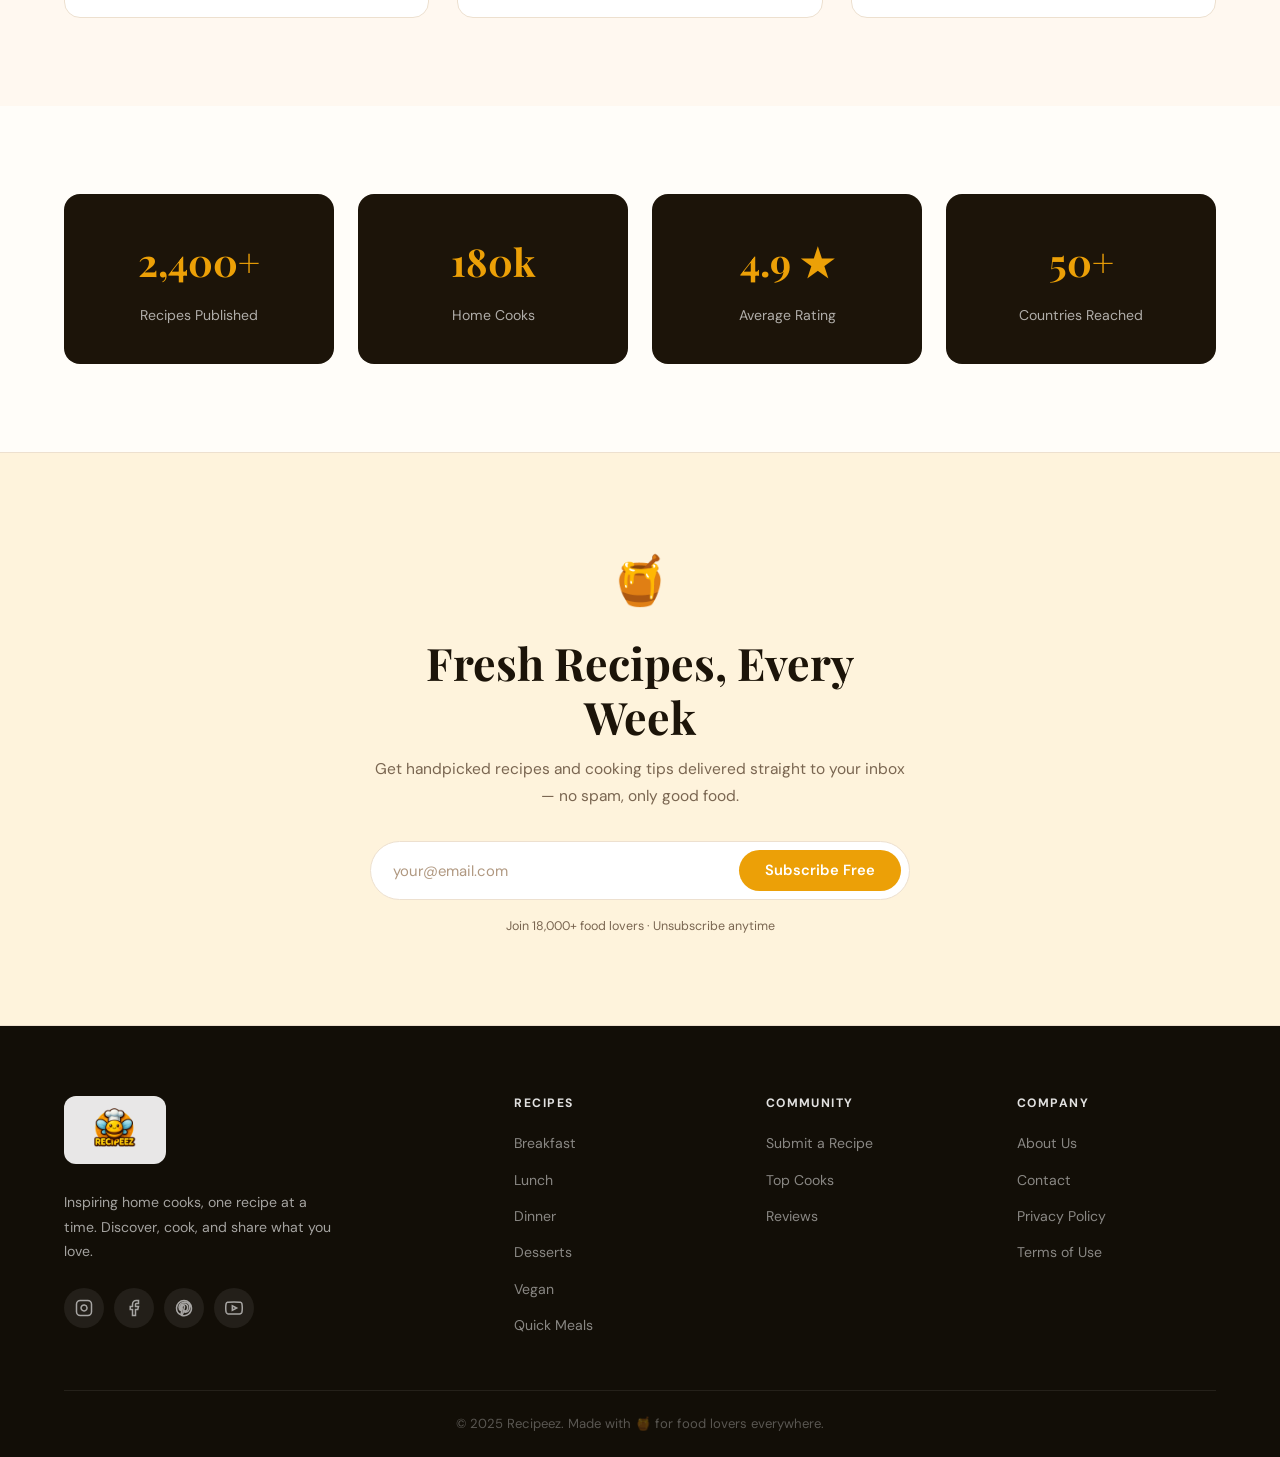
==== commit c3527fd9: "Remove demo recipes, hash out blog nav, and tighten submit-recipe page - Commented out Blog nav/foot" ====
--- a/about.html
+++ b/about.html
@@ -32,7 +32,7 @@
                         <li><a href="recipes.html">Vegan</a></li>
                     </ul>
                 </li>
-                <li><a href="blog.html">Blog</a></li>
+                <!-- <li><a href="blog.html">Blog</a></li> -->
                 <li><a href="about.html">About</a></li>
             </ul>
             <div class="nav-actions">
@@ -199,8 +199,8 @@
                 <ul>
                     <li><a href="submit-recipe.html">Submit a Recipe</a></li>
                     <li><a href="recipes.html">Top Cooks</a></li>
-                    <li><a href="blog.html">Recipe Blog</a></li>
-                    <li><a href="blog.html">Cooking Tips</a></li>
+                    <!-- <li><a href="blog.html">Recipe Blog</a></li> -->
+                    <!-- <li><a href="blog.html">Cooking Tips</a></li> -->
                     <li><a href="#">Reviews</a></li>
                 </ul>
             </div>
--- a/css/style.css
+++ b/css/style.css
@@ -184,7 +184,7 @@
     gap: 8px;
 }
 
-.nav-logo img { height: 46px; width: auto; }
+.nav-logo img { height: 60px; width: auto; }
 
 .nav-links {
     display: flex;
@@ -237,7 +237,7 @@
     border-radius: 12px;
     box-shadow: var(--shadow-lg);
     min-width: 170px;
-    padding: 8px 0;
+    padding: 12px 0;
     opacity: 0;
     visibility: hidden;
     pointer-events: none;
@@ -251,7 +251,7 @@
 }
 .dropdown li a {
     display: block;
-    padding: 10px 18px;
+    padding: 16px 20px;
     font-size: 0.88rem;
     color: var(--text-muted);
     transition: all var(--ease);
@@ -572,6 +572,12 @@
 /* =============================================================
    RECIPES GRID
    ============================================================= */
+.filter-sort-wrap {
+    display: flex;
+    align-items: center;
+    gap: 12px;
+    flex-wrap: wrap;
+}
 .filter-row {
     display: flex;
     gap: 8px;
@@ -675,7 +681,11 @@
     font-size: 0.8rem;
 }
 .card-rating { color: var(--primary-dark); font-weight: 600; }
-.card-rating em { color: var(--text-faint); font-style: normal; font-weight: 400; }
+.hat-rating { display: inline-flex; align-items: center; gap: 2px; margin-right: 3px; vertical-align: middle; }
+.hat { height: 14px; width: auto; display: inline-block; filter: brightness(0) invert(1) drop-shadow(0 0 0.5px #000) drop-shadow(0 0 0.5px #000); }
+.hat.filled { opacity: 1; }
+.hat.half { opacity: 0.5; }
+.hat.empty { opacity: 0.25; filter: brightness(0) saturate(0%) invert(60%); }.card-rating em { color: var(--text-faint); font-style: normal; font-weight: 400; }
 .card-by { color: var(--text-muted); }
 
 .load-more-wrap { text-align: center; }
@@ -868,20 +878,51 @@
     }
     .nav-links.open .dropdown {
         position: static;
+        display: none;
+        flex-direction: column;
+        opacity: 0;
+        visibility: hidden;
+        pointer-events: none;
+        transform: none;
+        box-shadow: none;
+        border: none;
+        padding: 8px 0 8px 32px;
+        margin: 0;
+        width: 100%;
+        min-width: auto;
+        background: var(--surface);
+        border-left: 3px solid var(--primary);
+        margin-left: 12px;
+        margin-top: 4px;
+        gap: 0;
+        transition: all var(--ease);
+    }
+    .nav-links.open .dropdown.mobile-open {
+        display: flex;
         opacity: 1;
         visibility: visible;
         pointer-events: auto;
-        transform: none;
-        box-shadow: none;
-        border: none;
-        padding: 0 0 8px 16px;
+    }
+    .nav-links.open .dropdown li {
+        display: list-item;
+        list-style: none;
+    }
+    .nav-links.open .dropdown li a {
+        display: block;
+        padding: 10px 16px;
+        font-size: 0.93rem;
+        color: var(--text-muted);
+    }
+    .nav-links.open .dropdown li a:hover {
+        background: var(--surface2);
+        color: var(--text);
     }
 
     .recipes-grid { grid-template-columns: repeat(2, 1fr); gap: 16px; }
     .categories-grid { grid-template-columns: repeat(3, 1fr); gap: 14px; }
     .featured-body { padding: 28px 24px; }
     .submit-body { padding: 40px 32px; }
-    .filter-row { display: none; }
+    .filter-sort-wrap { display: none; }
     .section-header { align-items: flex-start; }
 }
 
@@ -1226,15 +1267,27 @@
 .btn-add-row { display: flex; align-items: center; gap: 8px; font-size: 0.85rem; font-weight: 600; color: var(--primary); padding: 10px 0; }
 .btn-add-row:hover { opacity: 0.75; }
 .file-upload-area {
-    border: 2px dashed var(--border);
+    border: 1.5px solid var(--border);
     border-radius: var(--radius);
-    padding: 44px; text-align: center;
-    cursor: pointer; transition: all var(--ease);
-}
-.file-upload-area:hover { border-color: var(--primary); background: var(--primary-light); }
+    padding: 16px; text-align: center;
+    max-width: 380px;
+    margin: 0 auto;
+    display: block;
+    background: #FFF8F0;
+    cursor: pointer; transition: background var(--ease);
+}
+.file-upload-area:hover { background: var(--surface2); }
 .file-upload-area input[type="file"] { display: none; }
-.file-upload-area .upload-icon { font-size: 2.4rem; margin-bottom: 10px; }
+.file-upload-area .upload-icon { font-size: 1.6rem; margin-bottom: 6px; }
 .file-upload-area p { font-size: 0.88rem; color: var(--text-muted); }
+.file-upload-area.has-photo { background: #FFF8F0; }
+.upload-placeholder { display: flex; flex-direction: column; align-items: center; gap: 6px; }
+.upload-preview { display: flex; flex-direction: column; align-items: center; gap: 14px; width: 100%; }
+.upload-preview[hidden] { display: none; }
+.upload-preview img { max-height: 260px; max-width: 100%; border-radius: var(--radius-sm); object-fit: cover; box-shadow: 0 2px 12px rgba(0,0,0,.1); }
+.upload-preview-info { display: flex; align-items: center; gap: 12px; font-size: .88rem; color: var(--text-muted); }
+.btn-remove-photo { font-size: .82rem; color: #e74c3c; font-weight: 600; padding: 4px 12px; border-radius: var(--radius-sm); border: 1.5px solid #e74c3c; background: transparent; cursor: pointer; transition: background .2s; }
+.btn-remove-photo:hover { background: #fde8e8; }
 
 /* =============================================================
    AUTH PAGES (login / register)
@@ -1387,3 +1440,125 @@
     .blog-grid { grid-template-columns: 1fr; }
     .recipe-meta-strip { gap: 14px; }
 }
+
+/* =============================================================
+   LOGIN GATE — Preview fade & modal
+   ============================================================= */
+
+/* Locked content wrapper */
+.recipe-locked-wrapper {
+    position: relative;
+}
+.recipe-locked-wrapper.is-locked .recipe-locked-content {
+    max-height: 260px;
+    overflow: hidden;
+    pointer-events: none;
+    user-select: none;
+}
+.recipe-gate-fade {
+    display: none;
+    position: absolute;
+    bottom: 0;
+    left: 0;
+    right: 0;
+    height: 180px;
+    background: linear-gradient(to bottom, transparent, var(--bg) 85%);
+    pointer-events: none;
+}
+.recipe-locked-wrapper.is-locked .recipe-gate-fade {
+    display: block;
+}
+
+/* Modal backdrop */
+.gate-modal-backdrop {
+    display: none;
+    position: fixed;
+    inset: 0;
+    background: rgba(28, 20, 9, 0.55);
+    backdrop-filter: blur(5px);
+    -webkit-backdrop-filter: blur(5px);
+    z-index: 2000;
+    align-items: center;
+    justify-content: center;
+    padding: 24px;
+}
+.gate-modal-backdrop.open {
+    display: flex;
+}
+.gate-modal-wrapper {
+    position: relative;
+    animation: gateModalIn 0.32s cubic-bezier(0.34, 1.56, 0.64, 1);
+}
+@keyframes gateModalIn {
+    from { opacity: 0; transform: scale(0.9) translateY(16px); }
+    to   { opacity: 1; transform: scale(1) translateY(0); }
+}
+.gate-modal {
+    background: #fff;
+    border-radius: 24px;
+    padding: 52px 44px 44px;
+    max-width: 440px;
+    width: 100%;
+    text-align: center;
+    box-shadow: var(--shadow-lg);
+}
+.gate-modal-close {
+    position: absolute;
+    top: 12px;
+    right: 12px;
+    width: 34px;
+    height: 34px;
+    border-radius: 50%;
+    background: var(--surface2);
+    color: var(--text-muted);
+    font-size: 0.85rem;
+    display: flex;
+    align-items: center;
+    justify-content: center;
+    border: none;
+    cursor: pointer;
+    transition: background var(--ease);
+}
+.gate-modal-close:hover { background: var(--border); }
+.gate-modal-icon {
+    width: 68px;
+    height: 68px;
+    border-radius: 50%;
+    background: var(--primary-light);
+    display: flex;
+    align-items: center;
+    justify-content: center;
+    margin: 0 auto 22px;
+    font-size: 30px;
+    line-height: 1;
+}
+.gate-modal-title {
+    font-family: 'Playfair Display', serif;
+    font-size: 1.65rem;
+    color: var(--text);
+    margin-bottom: 12px;
+}
+.gate-modal p {
+    font-size: 0.95rem;
+    color: var(--text-muted);
+    line-height: 1.65;
+    margin-bottom: 28px;
+}
+.gate-modal-actions {
+    display: flex;
+    flex-direction: column;
+    gap: 12px;
+}
+.gate-modal-actions .btn {
+    width: 100%;
+    justify-content: center;
+}
+.gate-modal-footer {
+    margin-top: 20px;
+    font-size: 0.83rem;
+    color: var(--text-faint);
+}
+@media (max-width: 480px) {
+    .gate-modal { padding: 44px 28px 36px; }
+    .gate-modal-title { font-size: 1.45rem; }
+}
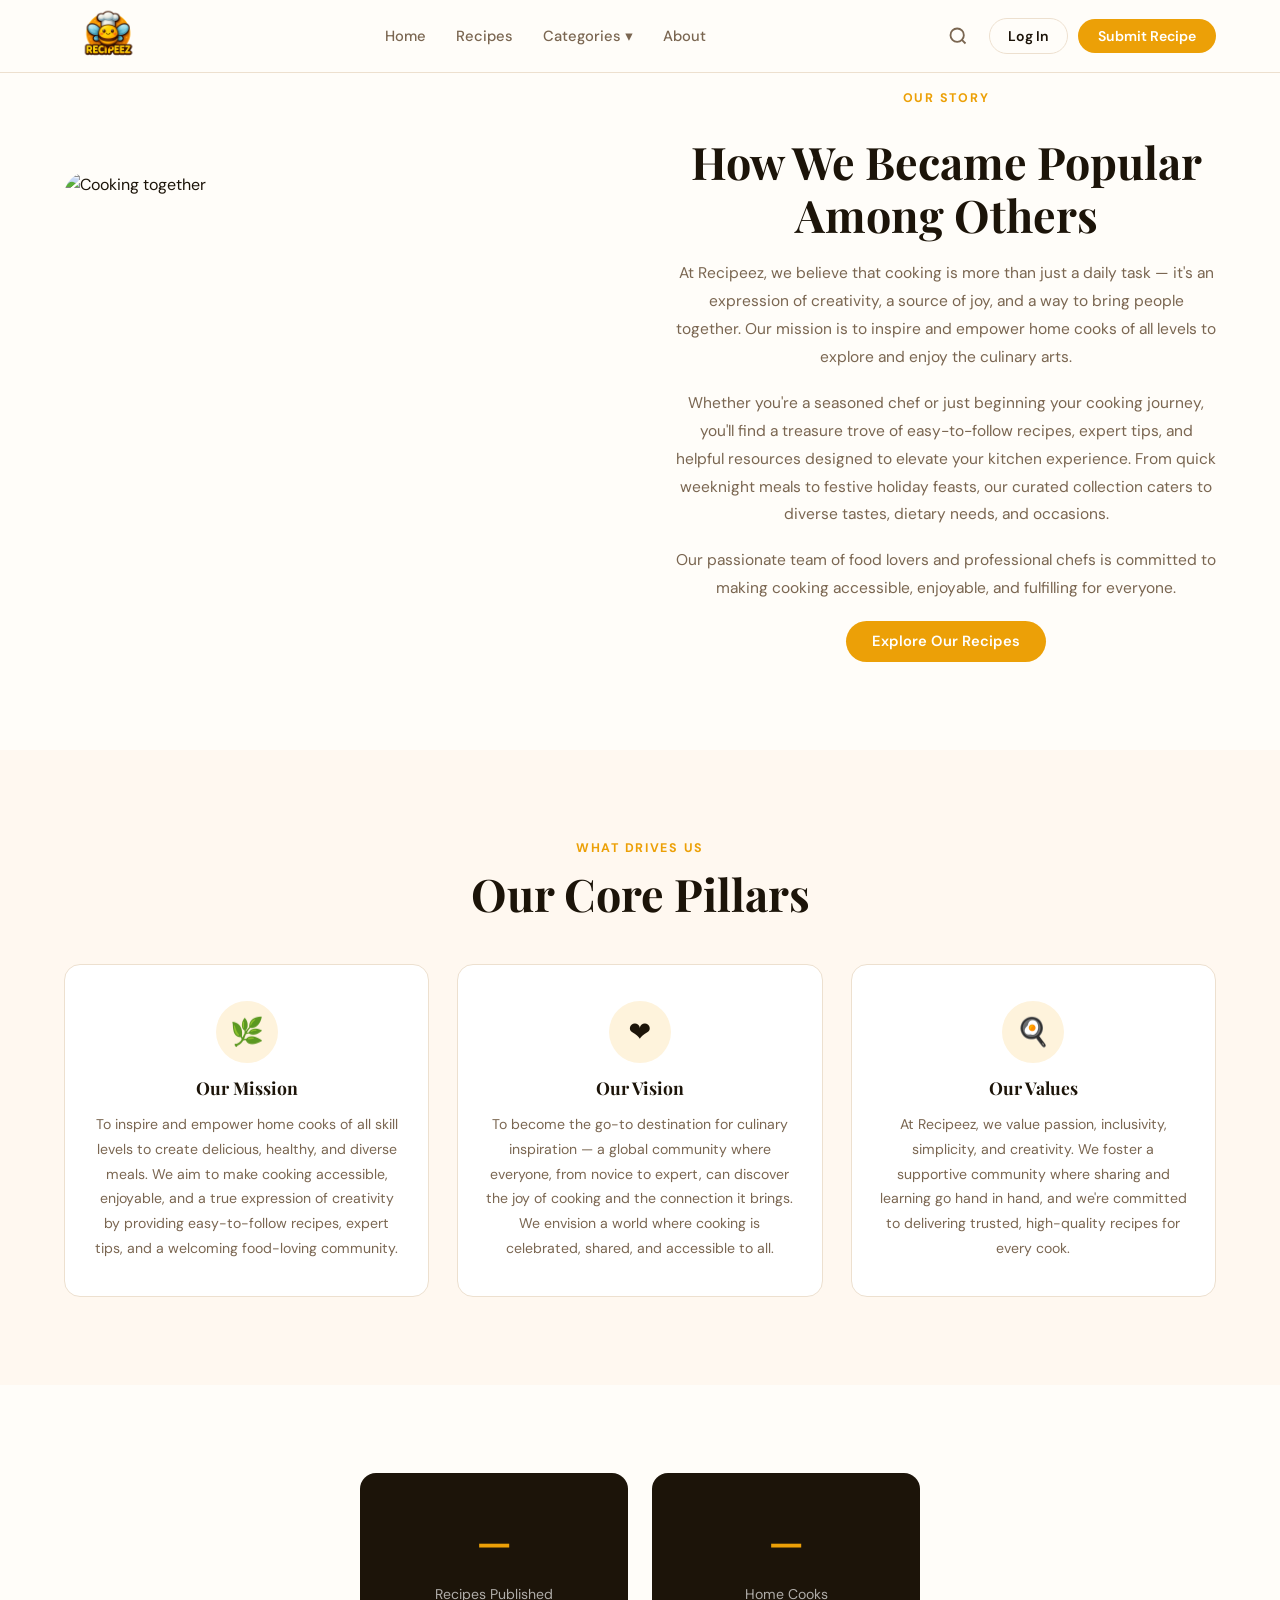
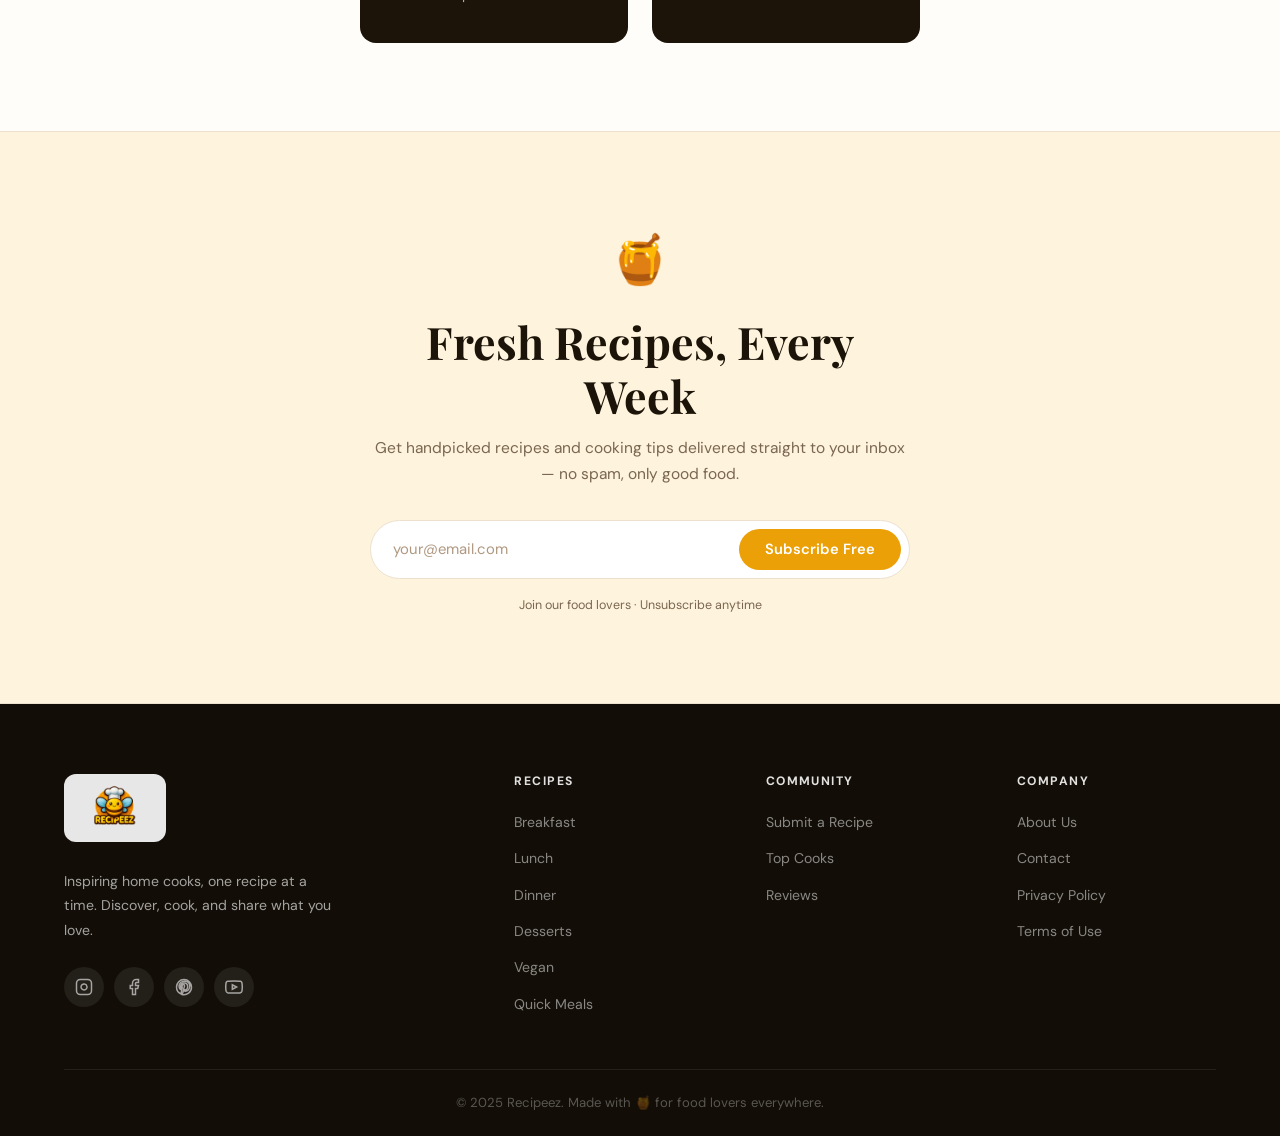
==== commit a54860dd: "UI polish — center layouts, remove page banners, fix nav dropdown, live stats - Remove page-banner s" ====
--- a/about.html
+++ b/about.html
@@ -59,18 +59,6 @@
 </header>
 
 <!-- PAGE BANNER -->
-<section class="page-banner">
-    <div class="container">
-        <nav class="breadcrumb">
-            <a href="index.html">Home</a>
-            <span class="breadcrumb-sep">›</span>
-            <span>About</span>
-        </nav>
-        <h1>About <em style="color:var(--primary);font-style:italic;">Us</em></h1>
-        <p>We believe cooking is more than a daily task — it's creativity, joy, and connection.</p>
-    </div>
-</section>
-
 <!-- OUR STORY -->
 <section class="section">
     <div class="container">
@@ -78,7 +66,7 @@
             <div class="about-story-img">
                 <img src="https://images.unsplash.com/photo-1556909114-f6e7ad7d3136?auto=format&fit=crop&w=900&q=80" alt="Cooking together">
             </div>
-            <div class="about-story-body">
+            <div class="about-story-body" style="text-align:center;align-items:center;">
                 <span class="eyebrow">Our Story</span>
                 <h2>How We Became Popular Among Others</h2>
                 <p>At Recipeez, we believe that cooking is more than just a daily task — it's an expression of creativity, a source of joy, and a way to bring people together. Our mission is to inspire and empower home cooks of all levels to explore and enjoy the culinary arts.</p>
@@ -93,8 +81,8 @@
 <!-- MISSION / VISION / VALUES -->
 <section class="section section-tinted">
     <div class="container">
-        <div class="section-header">
-            <div>
+        <div class="section-header" style="justify-content:center;">
+            <div style="text-align:center;">
                 <span class="eyebrow">What drives us</span>
                 <h2 class="section-title">Our Core Pillars</h2>
             </div>
@@ -122,22 +110,14 @@
 <!-- STATS -->
 <section class="section">
     <div class="container">
-        <div class="about-stats">
+        <div class="about-stats" style="grid-template-columns:repeat(2,1fr);max-width:560px;margin:0 auto;">
             <div class="about-stat-card">
-                <span class="about-stat-num">2,400+</span>
+                <span class="about-stat-num" id="statRecipes">—</span>
                 <span class="about-stat-label">Recipes Published</span>
             </div>
             <div class="about-stat-card">
-                <span class="about-stat-num">180k</span>
+                <span class="about-stat-num" id="statCooks">—</span>
                 <span class="about-stat-label">Home Cooks</span>
-            </div>
-            <div class="about-stat-card">
-                <span class="about-stat-num">4.9 ★</span>
-                <span class="about-stat-label">Average Rating</span>
-            </div>
-            <div class="about-stat-card">
-                <span class="about-stat-num">50+</span>
-                <span class="about-stat-label">Countries Reached</span>
             </div>
         </div>
     </div>
@@ -154,7 +134,7 @@
                 <input type="email" placeholder="your@email.com" class="newsletter-input" required>
                 <button type="submit" class="btn btn-amber">Subscribe Free</button>
             </form>
-            <p class="newsletter-note">Join 18,000+ food lovers · Unsubscribe anytime</p>
+            <p class="newsletter-note">Join our food lovers · Unsubscribe anytime</p>
         </div>
     </div>
 </section>
@@ -220,6 +200,8 @@
     </div>
 </footer>
 
+<script src="https://cdn.jsdelivr.net/npm/@supabase/supabase-js@2/dist/umd/supabase.min.js"></script>
+<script src="js/supabase-client.js"></script>
 <script src="js/main.js"></script>
 </body>
 </html>
--- a/css/style.css
+++ b/css/style.css
@@ -229,7 +229,8 @@
 .has-dropdown { position: relative; }
 .dropdown {
     position: absolute;
-    top: calc(100% + 10px);
+    top: 100%;
+    padding-top: 10px;
     left: 50%;
     transform: translateX(-50%) translateY(-6px);
     background: #fff;
@@ -335,8 +336,10 @@
 
 .hero-content {
     max-width: 660px;
+    margin: 0 auto;
     padding: 80px 0;
     color: #fff;
+    text-align: center;
 }
 
 .hero-pill {
@@ -375,12 +378,14 @@
     display: flex;
     gap: 14px;
     flex-wrap: wrap;
+    justify-content: center;
     margin-bottom: 56px;
 }
 
 .hero-stats {
     display: flex;
     align-items: center;
+    justify-content: center;
     gap: 28px;
 }
 .stat { display: flex; flex-direction: column; gap: 3px; }
@@ -858,18 +863,22 @@
     .nav-links,
     .nav-cta { display: none; }
     .nav-toggle { display: flex; }
+    .nav-actions { margin-left: auto; }
 
     .nav-links.open {
         display: flex;
         flex-direction: column;
         position: fixed;
-        top: 72px; left: 0; right: 0; bottom: 0;
+        top: 72px; left: 0; right: 0;
+        height: auto;
         background: var(--bg);
-        padding: 28px 24px;
+        padding: 16px 24px 24px;
         gap: 4px;
-        z-index: 999;
+        z-index: 1500;
         overflow-y: auto;
         border-top: 1px solid var(--border);
+        border-bottom: 1px solid var(--border);
+        box-shadow: 0 8px 24px rgba(0,0,0,0.08);
     }
     .nav-links.open > li > a {
         font-size: 1.05rem;
@@ -929,7 +938,7 @@
 @media (max-width: 520px) {
     .recipes-grid { grid-template-columns: 1fr; }
     .categories-grid { grid-template-columns: repeat(2, 1fr); }
-    .hero-cta { flex-direction: column; align-items: flex-start; }
+    .hero-cta { flex-direction: column; align-items: center; }
     .hero-stats { gap: 18px; }
     .stat-num { font-size: 1.2rem; }
     .footer-grid { grid-template-columns: 1fr; }
@@ -949,6 +958,7 @@
 .breadcrumb {
     display: flex;
     align-items: center;
+    justify-content: center;
     gap: 8px;
     font-size: 0.82rem;
     color: var(--text-muted);
@@ -956,11 +966,12 @@
 }
 .breadcrumb a { color: var(--primary); }
 .breadcrumb-sep { color: var(--text-faint); }
+.page-banner .container { text-align: center; }
 .page-banner h1 { font-size: clamp(2rem, 4vw, 3rem); }
 .page-banner p {
     font-size: 1rem;
     color: var(--text-muted);
-    margin-top: 12px;
+    margin: 12px auto 0;
     max-width: 540px;
     line-height: 1.72;
 }
@@ -1431,14 +1442,32 @@
     .contact-info-row { grid-template-columns: 1fr; }
     .blog-grid { grid-template-columns: repeat(2, 1fr); }
     .form-row { grid-template-columns: 1fr; }
-    .recipe-banner { height: 360px; }
+    .recipe-banner { height: 320px; }
+    .recipe-banner-content { padding: 28px 0; }
+    .recipe-banner-title { margin-bottom: 12px; }
+    .recipe-meta-strip { gap: 12px; }
+    .recipe-meta-item { font-size: 0.82rem; }
     .recipe-stats-card { grid-template-columns: repeat(2, 1fr); }
+    .submit-form-section { padding: 24px 20px; }
+    .author-card { display: flex; width: 100%; box-sizing: border-box; }
 }
 @media (max-width: 520px) {
     .about-pillars { grid-template-columns: 1fr; }
     .about-stats { grid-template-columns: 1fr 1fr; }
     .blog-grid { grid-template-columns: 1fr; }
-    .recipe-meta-strip { gap: 14px; }
+    .recipe-banner { height: 280px; }
+    .recipe-meta-strip { gap: 10px; }
+    .recipe-meta-item { font-size: 0.78rem; gap: 5px; }
+    .recipe-stats-card { grid-template-columns: repeat(2, 1fr); }
+    .recipe-stat { padding: 14px 10px; }
+    .recipe-stat-value { font-size: 0.95rem; }
+    .recipe-section-title { font-size: 1.2rem; }
+    .instruction-step { gap: 14px; }
+    .step-number { width: 32px; height: 32px; font-size: 0.82rem; flex-shrink: 0; }
+    .submit-form-section { padding: 20px 16px; }
+    .auth-form-panel { padding: 36px 20px; }
+    .author-card { padding: 16px 18px; gap: 14px; }
+    .author-card-avatar { width: 44px; height: 44px; font-size: 1.2rem; }
 }
 
 /* =============================================================
@@ -1562,3 +1591,49 @@
     .gate-modal { padding: 44px 28px 36px; }
     .gate-modal-title { font-size: 1.45rem; }
 }
+
+/* ---- Author card (recipe single page) ---- */
+.author-card {
+    display: inline-flex;
+    align-items: center;
+    gap: 18px;
+    margin-top: 48px;
+    padding: 20px 24px;
+    background: linear-gradient(135deg, #fff9f0 0%, #fff3e0 100%);
+    border: 1.5px solid #f0e8dc;
+    border-radius: 16px;
+    text-decoration: none;
+    transition: box-shadow 0.2s ease, border-color 0.2s ease;
+}
+.author-card:hover {
+    box-shadow: 0 4px 20px rgba(249,115,22,0.15);
+    border-color: #f97316;
+}
+.author-card-avatar {
+    flex-shrink: 0;
+    width: 54px;
+    height: 54px;
+    border-radius: 50%;
+    background: linear-gradient(135deg, #f97316, #f59e0b);
+    color: #fff;
+    font-family: 'Playfair Display', serif;
+    font-size: 1.4rem;
+    font-weight: 700;
+    display: flex;
+    align-items: center;
+    justify-content: center;
+}
+.author-card-label {
+    margin: 0 0 2px;
+    font-size: 0.78rem;
+    text-transform: uppercase;
+    letter-spacing: 0.8px;
+    color: var(--text-muted);
+    font-weight: 600;
+}
+.author-card-name {
+    font-size: 1.05rem;
+    font-weight: 600;
+    color: var(--text);
+}
+
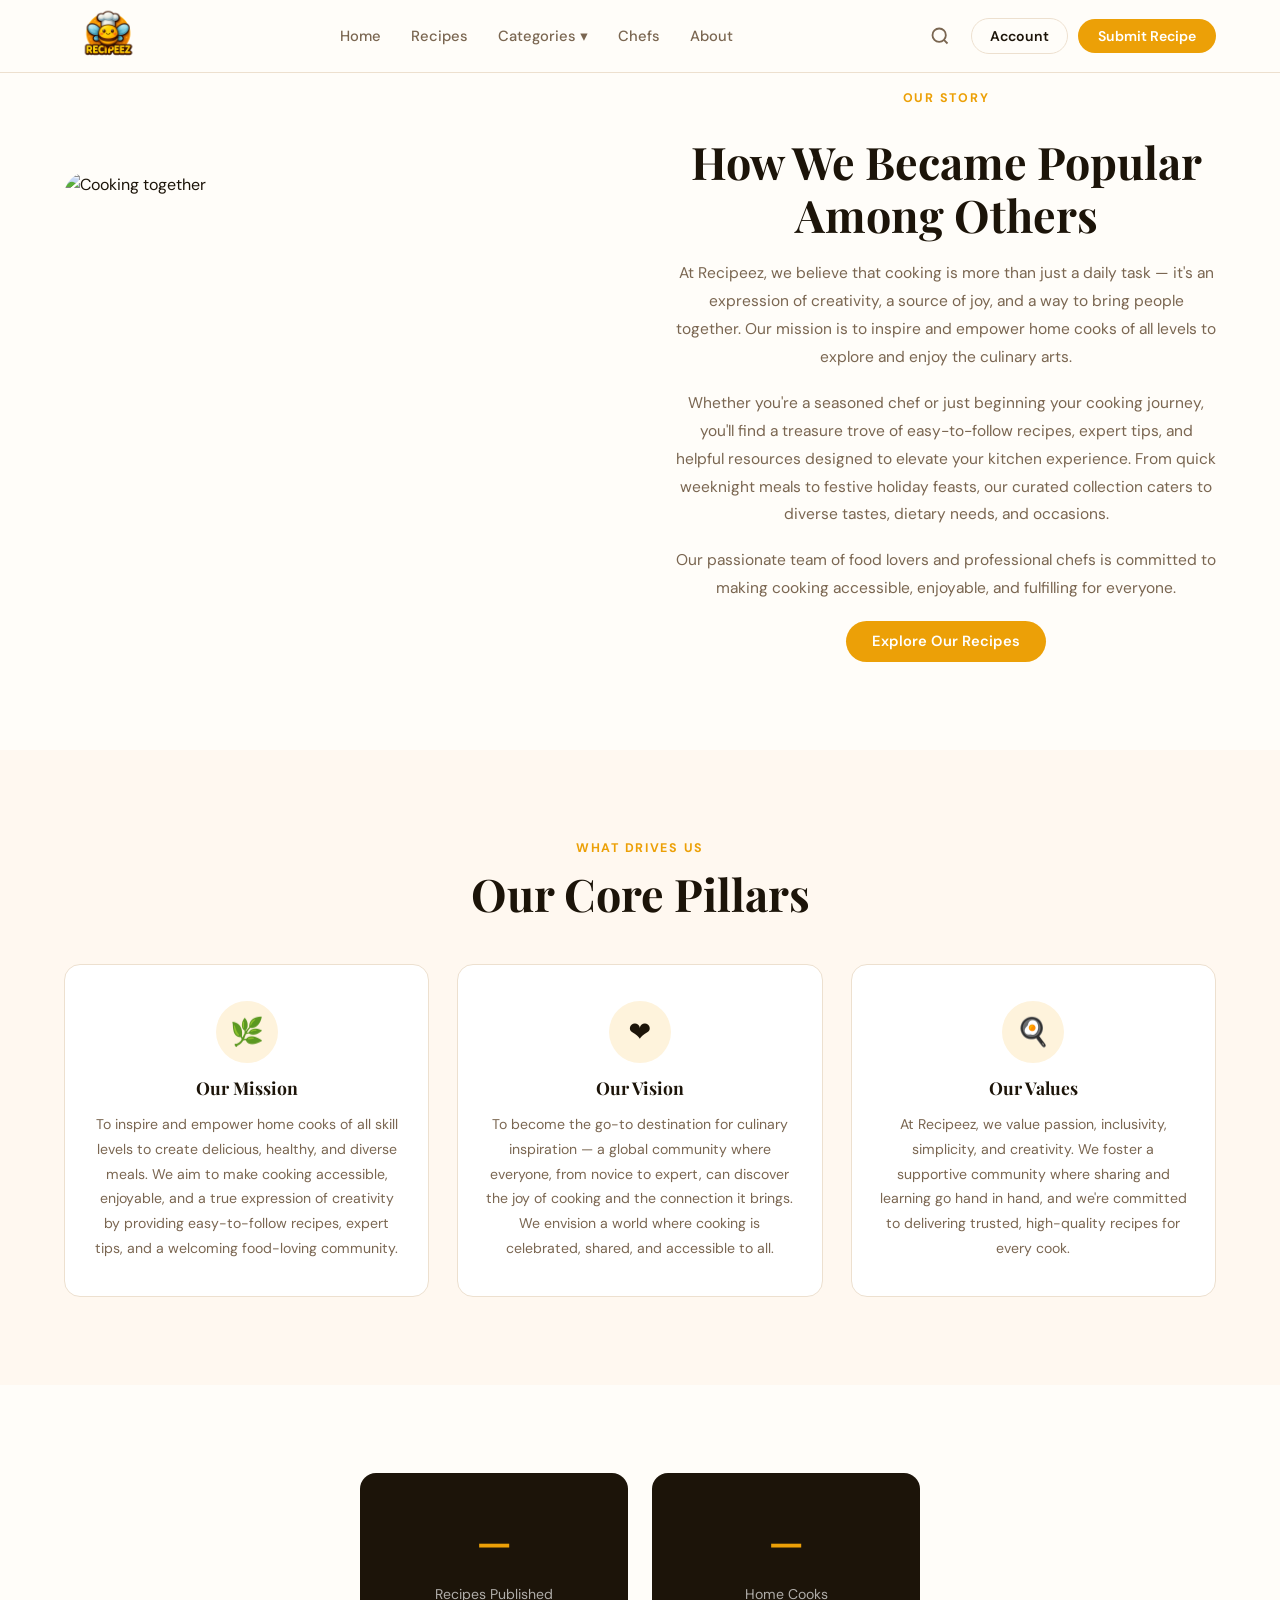
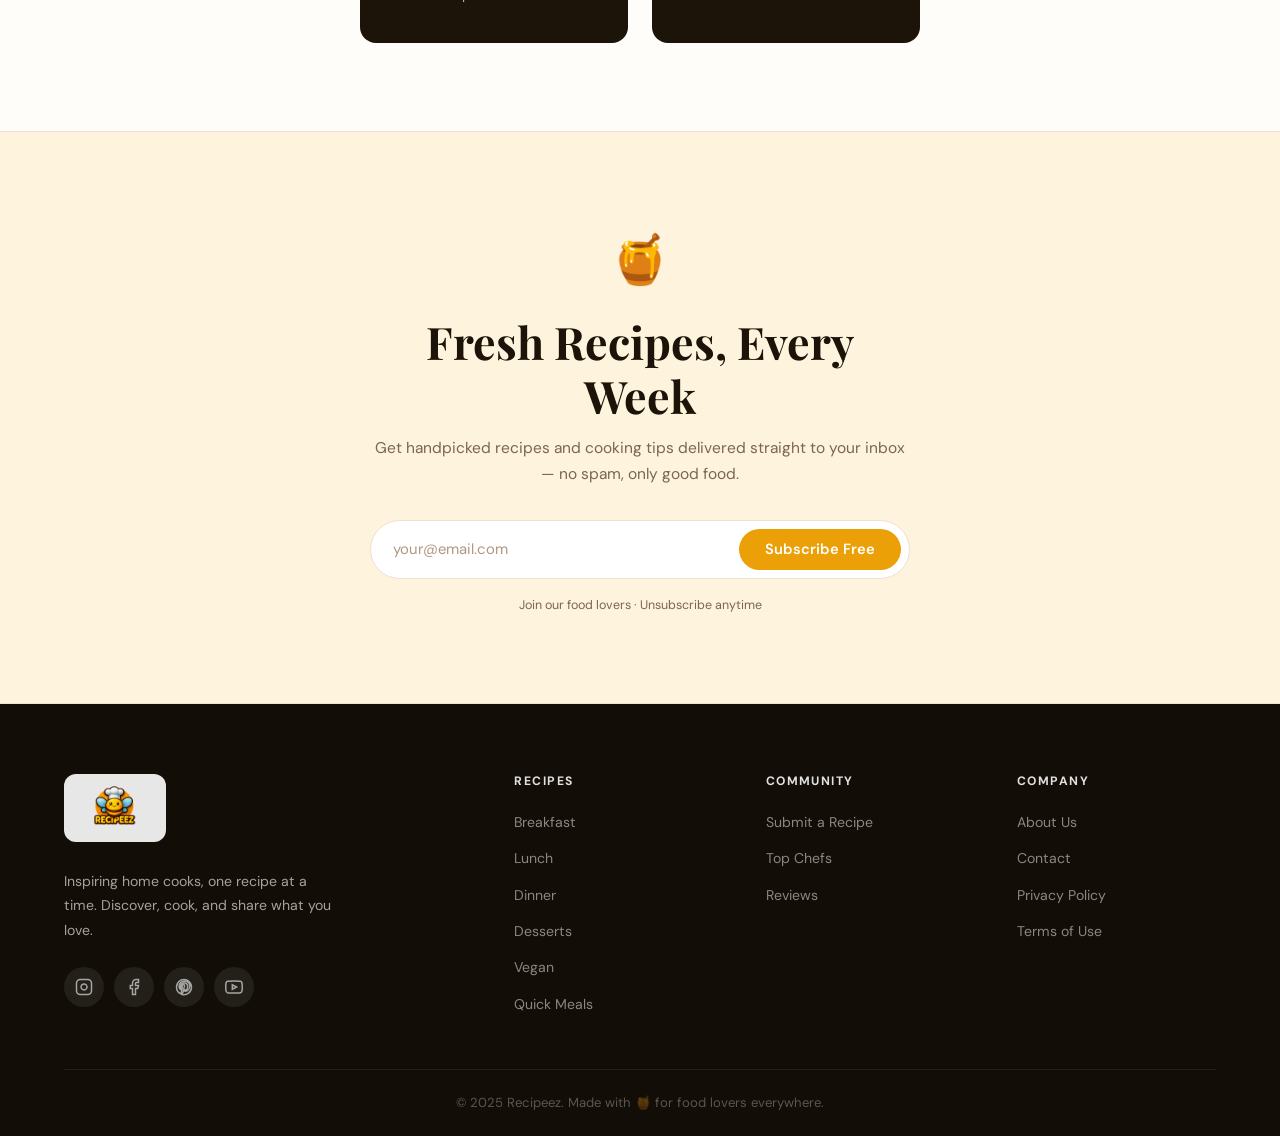
==== commit 36ca246f: "Add Account link to mobile nav and rename Log In to Account Adds a mobile-only Account item to the h" ====
--- a/about.html
+++ b/about.html
@@ -33,13 +33,15 @@
                     </ul>
                 </li>
                 <!-- <li><a href="blog.html">Blog</a></li> -->
+                <li><a href="chefs.html">Chefs</a></li>
                 <li><a href="about.html">About</a></li>
+                <li class="mobile-auth-link"><a href="login.html" id="mobileLoginLink">Account</a></li>
             </ul>
             <div class="nav-actions">
                 <button class="btn-icon" id="searchToggle" aria-label="Search">
                     <svg width="20" height="20" viewBox="0 0 24 24" fill="none" stroke="currentColor" stroke-width="2.2"><circle cx="11" cy="11" r="8"/><path d="m21 21-4.35-4.35"/></svg>
                 </button>
-                <a href="login.html" class="btn btn-outline nav-cta" style="padding:10px 18px;font-size:.88rem;">Log In</a>
+                <a href="login.html" class="btn btn-outline nav-cta nav-account-link" style="padding:10px 18px;font-size:.88rem;">Account</a>
                 <a href="submit-recipe.html" class="btn btn-amber nav-cta">Submit Recipe</a>
                 <button class="nav-toggle" id="navToggle" aria-label="Open menu">
                     <span></span><span></span><span></span>
@@ -178,7 +180,7 @@
                 <h4 class="footer-col-title">Community</h4>
                 <ul>
                     <li><a href="submit-recipe.html">Submit a Recipe</a></li>
-                    <li><a href="recipes.html">Top Cooks</a></li>
+                    <li><a href="recipes.html">Top Chefs</a></li>
                     <!-- <li><a href="blog.html">Recipe Blog</a></li> -->
                     <!-- <li><a href="blog.html">Cooking Tips</a></li> -->
                     <li><a href="#">Reviews</a></li>
--- a/css/style.css
+++ b/css/style.css
@@ -207,6 +207,8 @@
 
 .nav-cta { font-size: 0.88rem; padding: 10px 20px; }
 
+.mobile-auth-link { display: none; }
+
 .nav-toggle {
     display: none;
     flex-direction: column;
@@ -369,9 +371,10 @@
 .hero-subtitle {
     font-size: 1.12rem;
     color: rgba(255, 255, 255, 0.8);
-    margin-bottom: 40px;
+    margin: 0 auto 40px;
     max-width: 500px;
     line-height: 1.72;
+    text-align: center;
 }
 
 .hero-cta {
@@ -625,19 +628,19 @@
     border-color: transparent;
 }
 
-.card-media {
+.card-media, .card-img-wrap {
     position: relative;
     display: block;
-    aspect-ratio: 4 / 3;
+    aspect-ratio: 3 / 2;
     overflow: hidden;
     background: var(--surface2);
 }
-.card-media img {
+.card-media img, .card-img-wrap img {
     width: 100%; height: 100%;
     object-fit: cover;
     transition: transform 0.45s ease;
 }
-.recipe-card:hover .card-media img { transform: scale(1.07); }
+.recipe-card:hover .card-media img, .recipe-card:hover .card-img-wrap img { transform: scale(1.07); }
 
 .card-pill {
     position: absolute;
@@ -864,6 +867,9 @@
     .nav-cta { display: none; }
     .nav-toggle { display: flex; }
     .nav-actions { margin-left: auto; }
+
+    .mobile-auth-link { display: list-item; }
+    .mobile-auth-link:first-of-type { border-top: 1px solid var(--border); margin-top: 8px; padding-top: 8px; }
 
     .nav-links.open {
         display: flex;
@@ -1277,6 +1283,15 @@
 .btn-remove:hover { background: #fde8e8; color: #e74c3c; }
 .btn-add-row { display: flex; align-items: center; gap: 8px; font-size: 0.85rem; font-weight: 600; color: var(--primary); padding: 10px 0; }
 .btn-add-row:hover { opacity: 0.75; }
+.ingredient-group { border: 1.5px solid var(--border); border-radius: var(--radius-sm); padding: 18px 18px 12px; margin-bottom: 16px; background: var(--surface); }
+.ingredient-group-header { display: flex; align-items: center; gap: 10px; margin-bottom: 14px; }
+.ingredient-group-name { flex: 1; padding: 9px 14px; border: 1.5px solid var(--border); border-radius: var(--radius-sm); font-family: inherit; font-size: .88rem; font-weight: 600; outline: none; transition: border-color .25s; background: var(--bg); color: var(--text); }
+.ingredient-group-name:focus { border-color: var(--primary); }
+.ingredient-group-name::placeholder { font-weight: 400; color: var(--text-muted); }
+.btn-remove-group { font-size: .78rem; font-weight: 600; color: #e74c3c; border: 1.5px solid #e74c3c; background: transparent; border-radius: var(--radius-sm); padding: 6px 12px; cursor: pointer; white-space: nowrap; transition: background .2s; flex-shrink: 0; }
+.btn-remove-group:hover { background: #fde8e8; }
+.btn-add-in-group { padding: 6px 0; font-size: .82rem; }
+.ingredient-group-title { font-size: .95rem; font-weight: 700; color: var(--text); margin: 20px 0 10px; padding-bottom: 6px; border-bottom: 1.5px solid var(--primary-light); }
 .file-upload-area {
     border: 1.5px solid var(--border);
     border-radius: var(--radius);
